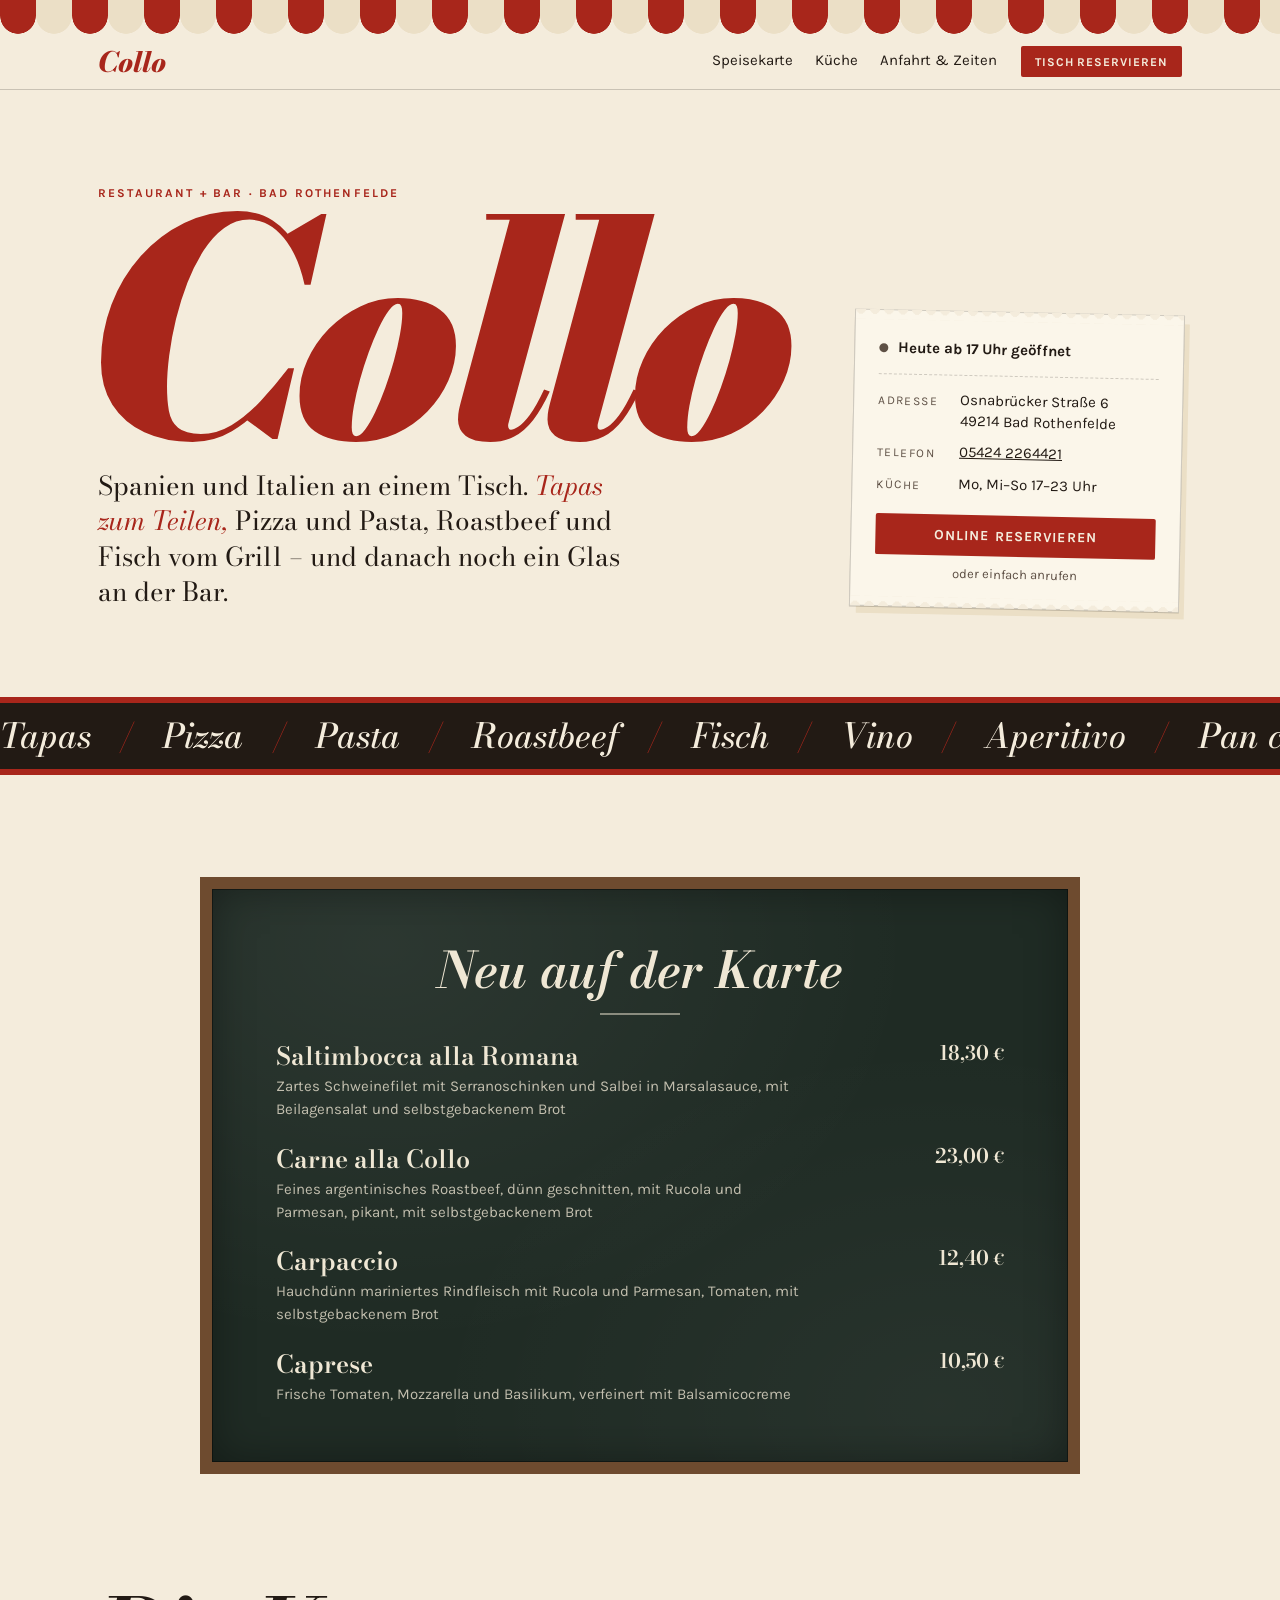
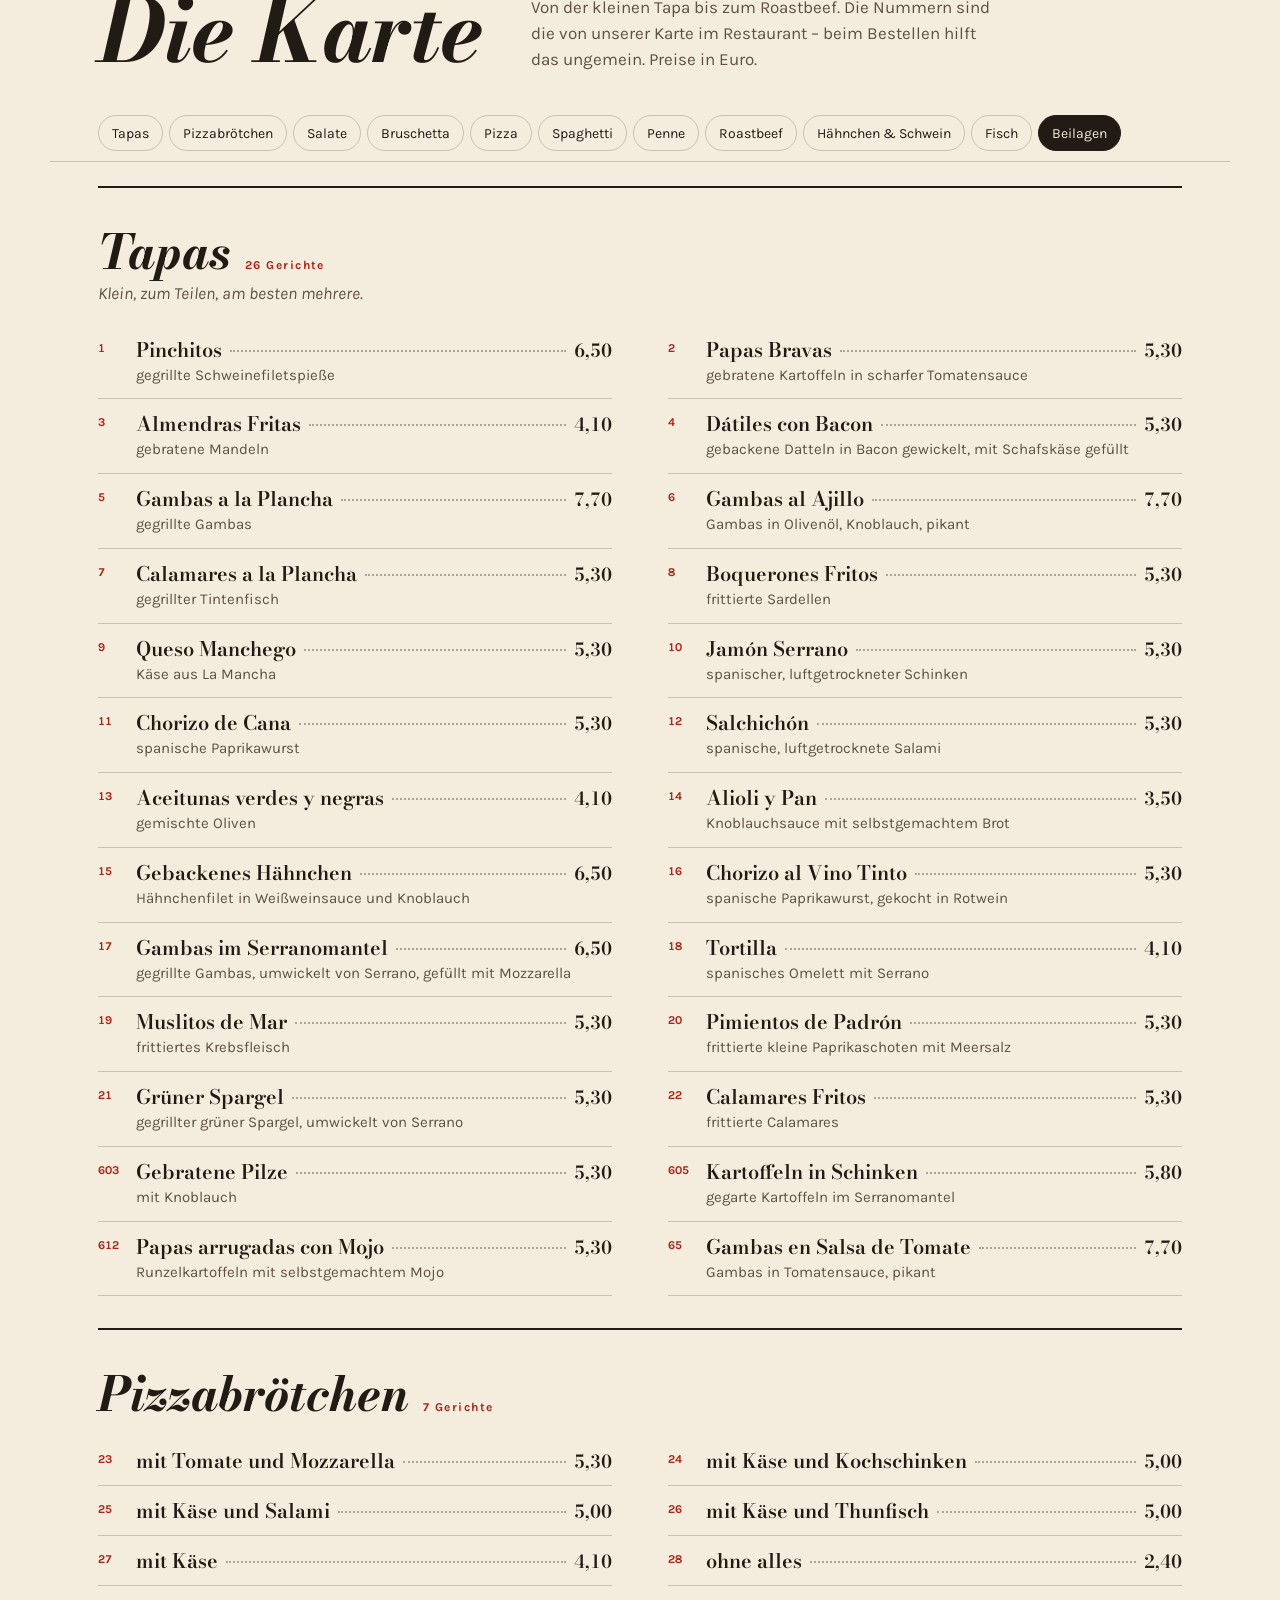
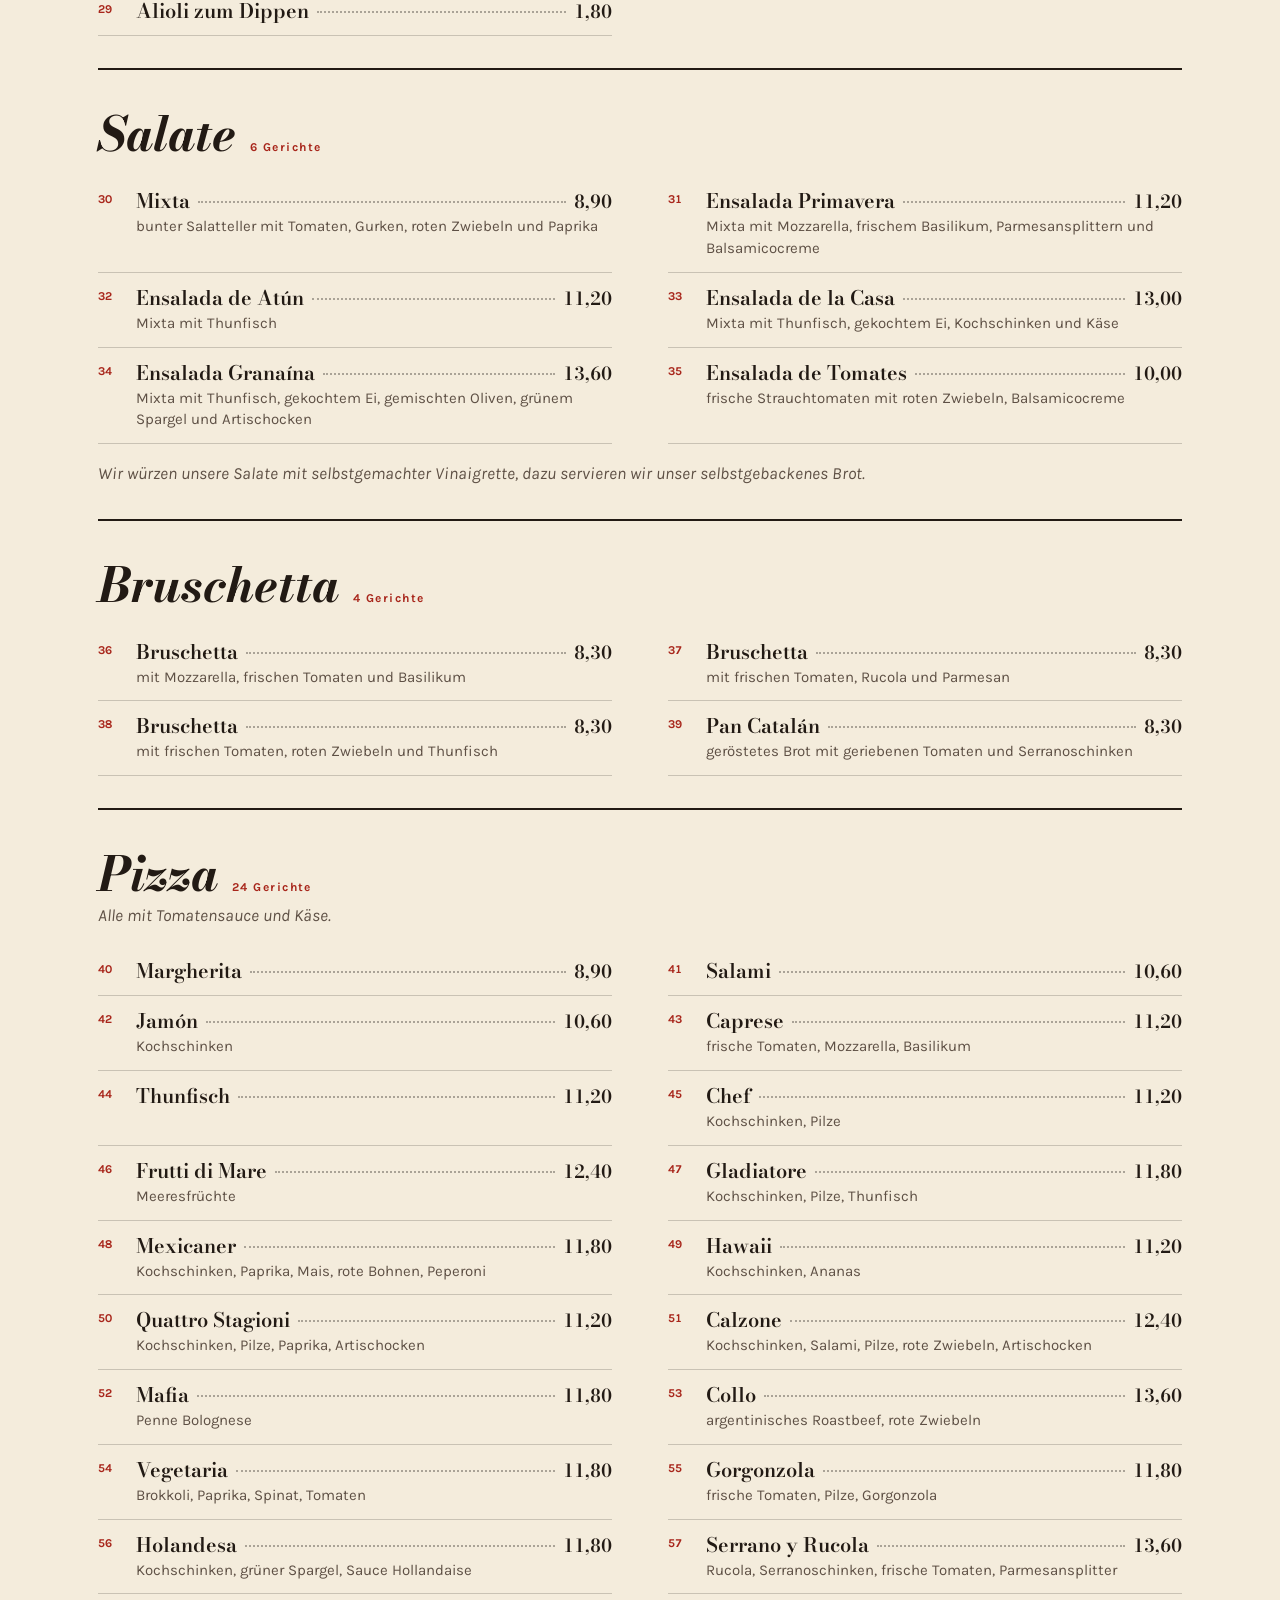
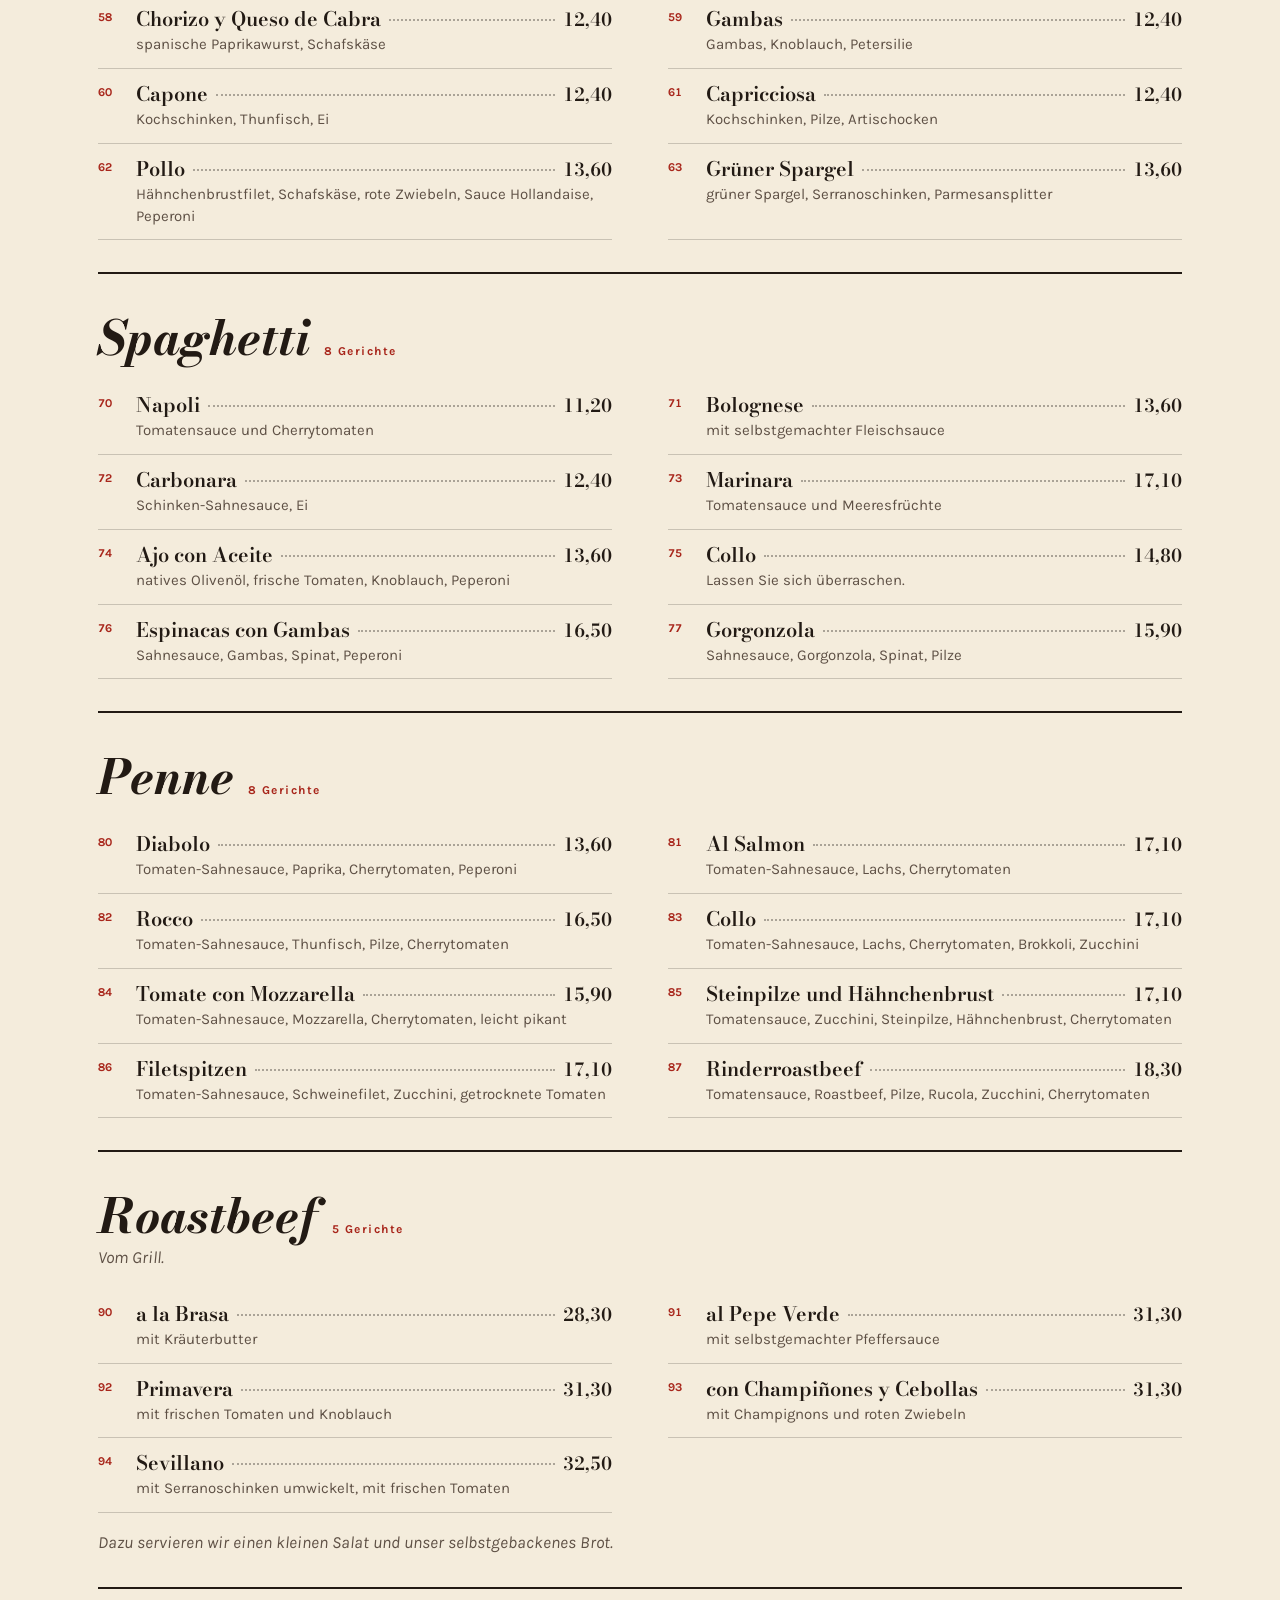
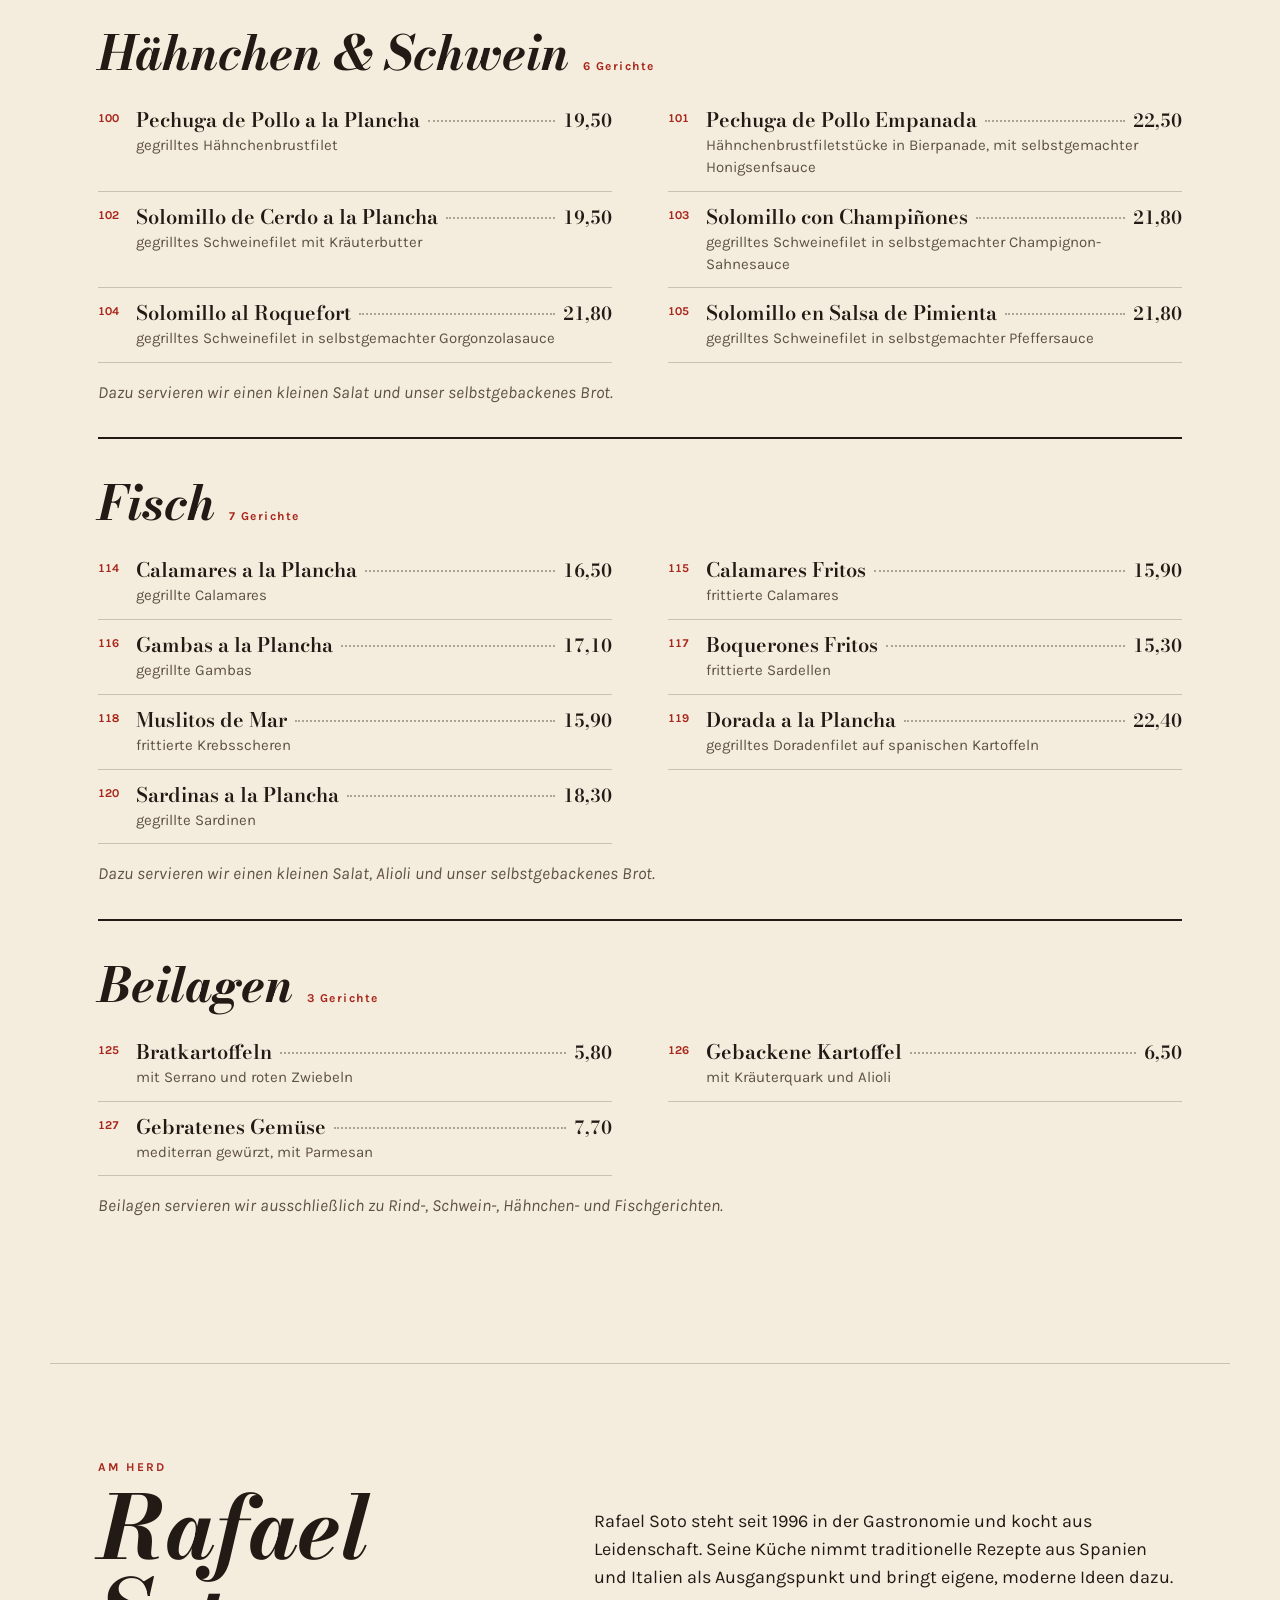
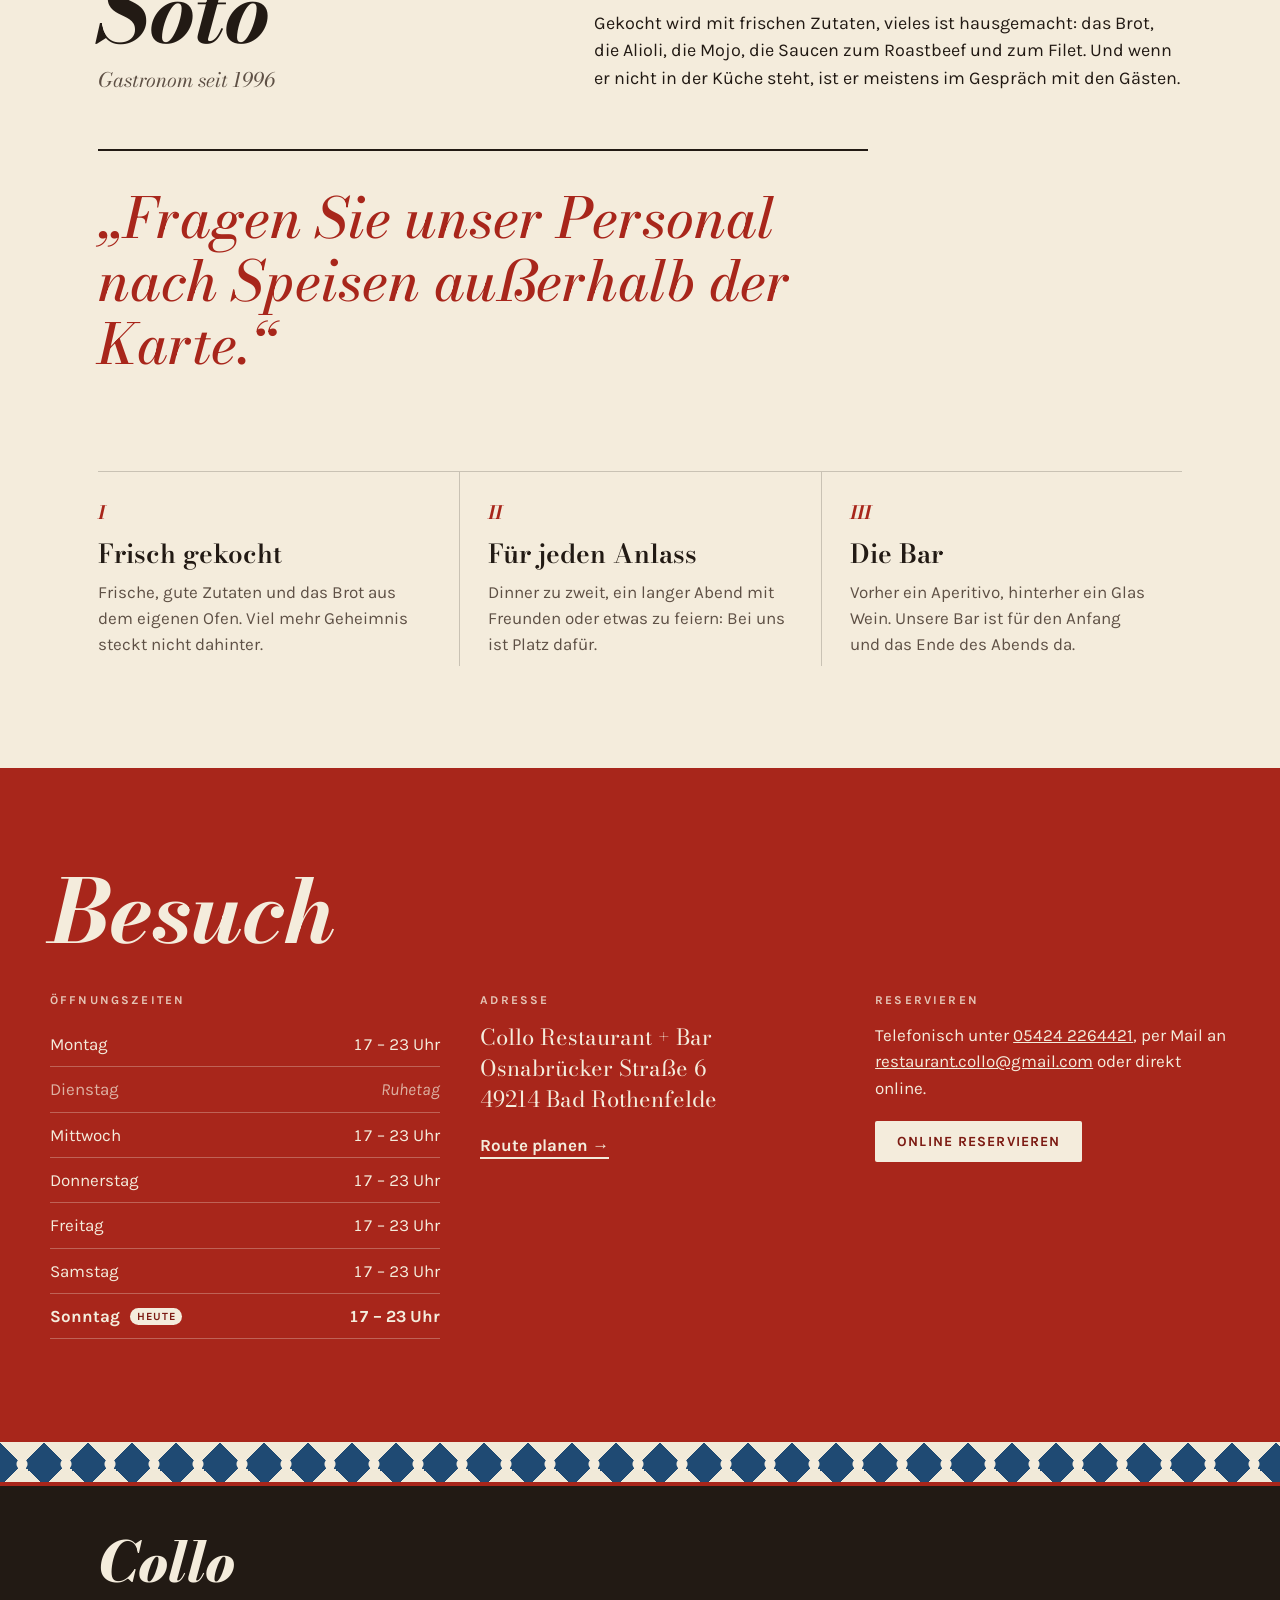
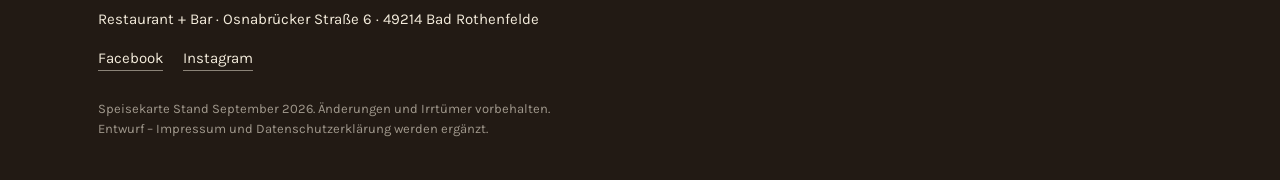
==== index.html @ f22d1cc4 "Website-Entwurf für Collo Restaurant + Bar, Bad Rothenfelde Statische Seite für GitHub Pages: komple" ====
<!doctype html>
<html lang="de">
<head>
<meta charset="utf-8">
<meta name="viewport" content="width=device-width, initial-scale=1">
<title>Collo · Restaurant + Bar · Bad Rothenfelde</title>
<meta name="description" content="Collo – spanisch-italienisches Restaurant mit Bar in Bad Rothenfelde. Tapas, Pizza, Pasta, Roastbeef und Fisch. Osnabrücker Straße 6, Tel. 05424 2264421. Täglich ab 17 Uhr, dienstags Ruhetag.">
<!-- Entwurf: erst indexieren lassen, wenn Collo die Seite freigegeben hat und Impressum/Datenschutz drin sind -->
<meta name="robots" content="noindex">
<meta name="theme-color" content="#a8261b">
<link rel="icon" href="favicon.svg" type="image/svg+xml">
<link rel="preload" href="fonts/bodoni-moda-latin-900-italic.woff2" as="font" type="font/woff2" crossorigin>
<link rel="stylesheet" href="fonts/fonts.css">
<link rel="stylesheet" href="style.css">
<script type="application/ld+json">
{
  "@context": "https://schema.org",
  "@type": "Restaurant",
  "name": "Collo Restaurant + Bar",
  "servesCuisine": ["Spanisch", "Italienisch", "Tapas"],
  "telephone": "+49 5424 2264421",
  "email": "restaurant.collo@gmail.com",
  "address": {
    "@type": "PostalAddress",
    "streetAddress": "Osnabrücker Straße 6",
    "postalCode": "49214",
    "addressLocality": "Bad Rothenfelde",
    "addressCountry": "DE"
  },
  "openingHoursSpecification": [{
    "@type": "OpeningHoursSpecification",
    "dayOfWeek": ["Monday", "Wednesday", "Thursday", "Friday", "Saturday", "Sunday"],
    "opens": "17:00",
    "closes": "23:00"
  }],
  "acceptsReservations": "True",
  "sameAs": ["https://www.facebook.com/Collo.de/", "https://www.instagram.com/collo_restaurant_bar/"]
}
</script>
</head>
<body>

<div class="awning" aria-hidden="true"></div>

<header class="top">
  <a class="top__brand" href="#start">Collo</a>
  <nav class="top__nav" aria-label="Hauptnavigation">
    <a href="#karte">Speisekarte</a>
    <a href="#kueche">Küche</a>
    <a href="#besuch">Anfahrt &amp; Zeiten</a>
  </nav>
  <a class="btn btn--small" href="https://app.resmio.com/collo-restaurant-bar/widget?id=collo-restaurant-bar" target="_blank" rel="noopener">Tisch reservieren</a>
</header>

<main id="start">

<section class="hero">
  <div class="hero__text">
    <p class="kicker">Restaurant + Bar &middot; Bad Rothenfelde</p>
    <h1 class="wordmark">Collo</h1>
    <p class="hero__lede">Spanien und Italien an einem Tisch. <em>Tapas zum Teilen,</em> Pizza und Pasta, Roastbeef und Fisch vom Grill&nbsp;&ndash; und danach noch ein Glas an der Bar.</p>
  </div>

  <aside class="ticket" aria-label="Heute im Collo">
    <p class="ticket__status" data-status>Täglich ab 17 Uhr, dienstags Ruhetag</p>
    <dl class="ticket__list">
      <div><dt>Adresse</dt><dd>Osnabrücker Straße 6<br>49214 Bad Rothenfelde</dd></div>
      <div><dt>Telefon</dt><dd><a href="tel:+4954242264421">05424 2264421</a></dd></div>
      <div><dt>Küche</dt><dd>Mo, Mi&ndash;So 17&ndash;23 Uhr</dd></div>
    </dl>
    <a class="btn" href="https://app.resmio.com/collo-restaurant-bar/widget?id=collo-restaurant-bar" target="_blank" rel="noopener">Online reservieren</a>
    <p class="ticket__foot">oder einfach anrufen</p>
  </aside>
</section>

<div class="band" aria-hidden="true">
  <div class="band__track">
    <span>Tapas</span><span>Pizza</span><span>Pasta</span><span>Roastbeef</span><span>Fisch</span><span>Vino</span><span>Aperitivo</span><span>Pan casero</span><span>Tapas</span><span>Pizza</span><span>Pasta</span><span>Roastbeef</span><span>Fisch</span><span>Vino</span><span>Aperitivo</span><span>Pan casero</span>
  </div>
</div>

<section class="board-wrap" aria-labelledby="tafel-titel">
  <div class="board">
    <h2 id="tafel-titel" class="board__title">Neu auf der Karte</h2>
    <ul class="board__list">
      <li><span class="board__name">Saltimbocca alla Romana</span><span class="board__price">18,30</span><span class="board__desc">Zartes Schweinefilet mit Serranoschinken und Salbei in Marsalasauce, mit Beilagensalat und selbstgebackenem Brot</span></li>
      <li><span class="board__name">Carne alla Collo</span><span class="board__price">23,00</span><span class="board__desc">Feines argentinisches Roastbeef, dünn geschnitten, mit Rucola und Parmesan, pikant, mit selbstgebackenem Brot</span></li>
      <li><span class="board__name">Carpaccio</span><span class="board__price">12,40</span><span class="board__desc">Hauchdünn mariniertes Rindfleisch mit Rucola und Parmesan, Tomaten, mit selbstgebackenem Brot</span></li>
      <li><span class="board__name">Caprese</span><span class="board__price">10,50</span><span class="board__desc">Frische Tomaten, Mozzarella und Basilikum, verfeinert mit Balsamicocreme</span></li>
    </ul>
  </div>
</section>

<section id="karte" class="menu" aria-labelledby="karte-titel">
  <header class="menu__head">
    <h2 id="karte-titel" class="section-title">Die Karte</h2>
    <p class="menu__intro">Von der kleinen Tapa bis zum Roastbeef. Die Nummern sind die von unserer Karte im Restaurant&nbsp;&ndash; beim Bestellen hilft das ungemein. Preise in Euro.</p>
  </header>

  <nav class="chips" aria-label="Kategorien der Speisekarte">
    <div class="chips__inner">
      <a href="#tapas">Tapas</a>
      <a href="#pizzabroetchen">Pizzabrötchen</a>
      <a href="#salate">Salate</a>
      <a href="#bruschetta">Bruschetta</a>
      <a href="#pizza">Pizza</a>
      <a href="#spaghetti">Spaghetti</a>
      <a href="#penne">Penne</a>
      <a href="#roastbeef">Roastbeef</a>
      <a href="#filets">Hähnchen &amp; Schwein</a>
      <a href="#fisch">Fisch</a>
      <a href="#beilagen">Beilagen</a>
    </div>
  </nav>

  <section id="tapas" class="menu__sec menu__sec--wide" aria-labelledby="tapas-t">
    <header class="menu__sechead"><h3 id="tapas-t">Tapas</h3><span class="menu__count">26</span><p class="menu__sub">Klein, zum Teilen, am besten mehrere.</p></header>
    <ul class="menu__list">
      <li class="dish"><span class="dish__no">1</span><div class="dish__body"><div class="dish__row"><h4 class="dish__name">Pinchitos</h4><span class="dish__dots" aria-hidden="true"></span><span class="dish__price">6,50</span></div><p class="dish__desc">gegrillte Schweinefiletspieße</p></div></li>
      <li class="dish"><span class="dish__no">2</span><div class="dish__body"><div class="dish__row"><h4 class="dish__name">Papas Bravas</h4><span class="dish__dots" aria-hidden="true"></span><span class="dish__price">5,30</span></div><p class="dish__desc">gebratene Kartoffeln in scharfer Tomatensauce</p></div></li>
      <li class="dish"><span class="dish__no">3</span><div class="dish__body"><div class="dish__row"><h4 class="dish__name">Almendras Fritas</h4><span class="dish__dots" aria-hidden="true"></span><span class="dish__price">4,10</span></div><p class="dish__desc">gebratene Mandeln</p></div></li>
      <li class="dish"><span class="dish__no">4</span><div class="dish__body"><div class="dish__row"><h4 class="dish__name">Dátiles con Bacon</h4><span class="dish__dots" aria-hidden="true"></span><span class="dish__price">5,30</span></div><p class="dish__desc">gebackene Datteln in Bacon gewickelt, mit Schafskäse gefüllt</p></div></li>
      <li class="dish"><span class="dish__no">5</span><div class="dish__body"><div class="dish__row"><h4 class="dish__name">Gambas a la Plancha</h4><span class="dish__dots" aria-hidden="true"></span><span class="dish__price">7,70</span></div><p class="dish__desc">gegrillte Gambas</p></div></li>
      <li class="dish"><span class="dish__no">6</span><div class="dish__body"><div class="dish__row"><h4 class="dish__name">Gambas al Ajillo</h4><span class="dish__dots" aria-hidden="true"></span><span class="dish__price">7,70</span></div><p class="dish__desc">Gambas in Olivenöl, Knoblauch, pikant</p></div></li>
      <li class="dish"><span class="dish__no">7</span><div class="dish__body"><div class="dish__row"><h4 class="dish__name">Calamares a la Plancha</h4><span class="dish__dots" aria-hidden="true"></span><span class="dish__price">5,30</span></div><p class="dish__desc">gegrillter Tintenfisch</p></div></li>
      <li class="dish"><span class="dish__no">8</span><div class="dish__body"><div class="dish__row"><h4 class="dish__name">Boquerones Fritos</h4><span class="dish__dots" aria-hidden="true"></span><span class="dish__price">5,30</span></div><p class="dish__desc">frittierte Sardellen</p></div></li>
      <li class="dish"><span class="dish__no">9</span><div class="dish__body"><div class="dish__row"><h4 class="dish__name">Queso Manchego</h4><span class="dish__dots" aria-hidden="true"></span><span class="dish__price">5,30</span></div><p class="dish__desc">Käse aus La Mancha</p></div></li>
      <li class="dish"><span class="dish__no">10</span><div class="dish__body"><div class="dish__row"><h4 class="dish__name">Jamón Serrano</h4><span class="dish__dots" aria-hidden="true"></span><span class="dish__price">5,30</span></div><p class="dish__desc">spanischer, luftgetrockneter Schinken</p></div></li>
      <li class="dish"><span class="dish__no">11</span><div class="dish__body"><div class="dish__row"><h4 class="dish__name">Chorizo de Cana</h4><span class="dish__dots" aria-hidden="true"></span><span class="dish__price">5,30</span></div><p class="dish__desc">spanische Paprikawurst</p></div></li>
      <li class="dish"><span class="dish__no">12</span><div class="dish__body"><div class="dish__row"><h4 class="dish__name">Salchichón</h4><span class="dish__dots" aria-hidden="true"></span><span class="dish__price">5,30</span></div><p class="dish__desc">spanische, luftgetrocknete Salami</p></div></li>
      <li class="dish"><span class="dish__no">13</span><div class="dish__body"><div class="dish__row"><h4 class="dish__name">Aceitunas verdes y negras</h4><span class="dish__dots" aria-hidden="true"></span><span class="dish__price">4,10</span></div><p class="dish__desc">gemischte Oliven</p></div></li>
      <li class="dish"><span class="dish__no">14</span><div class="dish__body"><div class="dish__row"><h4 class="dish__name">Alioli y Pan</h4><span class="dish__dots" aria-hidden="true"></span><span class="dish__price">3,50</span></div><p class="dish__desc">Knoblauchsauce mit selbstgemachtem Brot</p></div></li>
      <li class="dish"><span class="dish__no">15</span><div class="dish__body"><div class="dish__row"><h4 class="dish__name">Gebackenes Hähnchen</h4><span class="dish__dots" aria-hidden="true"></span><span class="dish__price">6,50</span></div><p class="dish__desc">Hähnchenfilet in Weißweinsauce und Knoblauch</p></div></li>
      <li class="dish"><span class="dish__no">16</span><div class="dish__body"><div class="dish__row"><h4 class="dish__name">Chorizo al Vino Tinto</h4><span class="dish__dots" aria-hidden="true"></span><span class="dish__price">5,30</span></div><p class="dish__desc">spanische Paprikawurst, gekocht in Rotwein</p></div></li>
      <li class="dish"><span class="dish__no">17</span><div class="dish__body"><div class="dish__row"><h4 class="dish__name">Gambas im Serranomantel</h4><span class="dish__dots" aria-hidden="true"></span><span class="dish__price">6,50</span></div><p class="dish__desc">gegrillte Gambas, umwickelt von Serrano, gefüllt mit Mozzarella</p></div></li>
      <li class="dish"><span class="dish__no">18</span><div class="dish__body"><div class="dish__row"><h4 class="dish__name">Tortilla</h4><span class="dish__dots" aria-hidden="true"></span><span class="dish__price">4,10</span></div><p class="dish__desc">spanisches Omelett mit Serrano</p></div></li>
      <li class="dish"><span class="dish__no">19</span><div class="dish__body"><div class="dish__row"><h4 class="dish__name">Muslitos de Mar</h4><span class="dish__dots" aria-hidden="true"></span><span class="dish__price">5,30</span></div><p class="dish__desc">frittiertes Krebsfleisch</p></div></li>
      <li class="dish"><span class="dish__no">20</span><div class="dish__body"><div class="dish__row"><h4 class="dish__name">Pimientos de Padrón</h4><span class="dish__dots" aria-hidden="true"></span><span class="dish__price">5,30</span></div><p class="dish__desc">frittierte kleine Paprikaschoten mit Meersalz</p></div></li>
      <li class="dish"><span class="dish__no">21</span><div class="dish__body"><div class="dish__row"><h4 class="dish__name">Grüner Spargel</h4><span class="dish__dots" aria-hidden="true"></span><span class="dish__price">5,30</span></div><p class="dish__desc">gegrillter grüner Spargel, umwickelt von Serrano</p></div></li>
      <li class="dish"><span class="dish__no">22</span><div class="dish__body"><div class="dish__row"><h4 class="dish__name">Calamares Fritos</h4><span class="dish__dots" aria-hidden="true"></span><span class="dish__price">5,30</span></div><p class="dish__desc">frittierte Calamares</p></div></li>
      <li class="dish"><span class="dish__no">603</span><div class="dish__body"><div class="dish__row"><h4 class="dish__name">Gebratene Pilze</h4><span class="dish__dots" aria-hidden="true"></span><span class="dish__price">5,30</span></div><p class="dish__desc">mit Knoblauch</p></div></li>
      <li class="dish"><span class="dish__no">605</span><div class="dish__body"><div class="dish__row"><h4 class="dish__name">Kartoffeln in Schinken</h4><span class="dish__dots" aria-hidden="true"></span><span class="dish__price">5,80</span></div><p class="dish__desc">gegarte Kartoffeln im Serranomantel</p></div></li>
      <li class="dish"><span class="dish__no">612</span><div class="dish__body"><div class="dish__row"><h4 class="dish__name">Papas arrugadas con Mojo</h4><span class="dish__dots" aria-hidden="true"></span><span class="dish__price">5,30</span></div><p class="dish__desc">Runzelkartoffeln mit selbstgemachtem Mojo</p></div></li>
      <li class="dish"><span class="dish__no">65</span><div class="dish__body"><div class="dish__row"><h4 class="dish__name">Gambas en Salsa de Tomate</h4><span class="dish__dots" aria-hidden="true"></span><span class="dish__price">7,70</span></div><p class="dish__desc">Gambas in Tomatensauce, pikant</p></div></li>
    </ul>
    
  </section>

  <section id="pizzabroetchen" class="menu__sec" aria-labelledby="pizzabroetchen-t">
    <header class="menu__sechead"><h3 id="pizzabroetchen-t">Pizzabrötchen</h3><span class="menu__count">7</span></header>
    <ul class="menu__list">
      <li class="dish"><span class="dish__no">23</span><div class="dish__body"><div class="dish__row"><h4 class="dish__name">mit Tomate und Mozzarella</h4><span class="dish__dots" aria-hidden="true"></span><span class="dish__price">5,30</span></div></div></li>
      <li class="dish"><span class="dish__no">24</span><div class="dish__body"><div class="dish__row"><h4 class="dish__name">mit Käse und Kochschinken</h4><span class="dish__dots" aria-hidden="true"></span><span class="dish__price">5,00</span></div></div></li>
      <li class="dish"><span class="dish__no">25</span><div class="dish__body"><div class="dish__row"><h4 class="dish__name">mit Käse und Salami</h4><span class="dish__dots" aria-hidden="true"></span><span class="dish__price">5,00</span></div></div></li>
      <li class="dish"><span class="dish__no">26</span><div class="dish__body"><div class="dish__row"><h4 class="dish__name">mit Käse und Thunfisch</h4><span class="dish__dots" aria-hidden="true"></span><span class="dish__price">5,00</span></div></div></li>
      <li class="dish"><span class="dish__no">27</span><div class="dish__body"><div class="dish__row"><h4 class="dish__name">mit Käse</h4><span class="dish__dots" aria-hidden="true"></span><span class="dish__price">4,10</span></div></div></li>
      <li class="dish"><span class="dish__no">28</span><div class="dish__body"><div class="dish__row"><h4 class="dish__name">ohne alles</h4><span class="dish__dots" aria-hidden="true"></span><span class="dish__price">2,40</span></div></div></li>
      <li class="dish"><span class="dish__no">29</span><div class="dish__body"><div class="dish__row"><h4 class="dish__name">Alioli zum Dippen</h4><span class="dish__dots" aria-hidden="true"></span><span class="dish__price">1,80</span></div></div></li>
    </ul>
    
  </section>

  <section id="salate" class="menu__sec" aria-labelledby="salate-t">
    <header class="menu__sechead"><h3 id="salate-t">Salate</h3><span class="menu__count">6</span></header>
    <ul class="menu__list">
      <li class="dish"><span class="dish__no">30</span><div class="dish__body"><div class="dish__row"><h4 class="dish__name">Mixta</h4><span class="dish__dots" aria-hidden="true"></span><span class="dish__price">8,90</span></div><p class="dish__desc">bunter Salatteller mit Tomaten, Gurken, roten Zwiebeln und Paprika</p></div></li>
      <li class="dish"><span class="dish__no">31</span><div class="dish__body"><div class="dish__row"><h4 class="dish__name">Ensalada Primavera</h4><span class="dish__dots" aria-hidden="true"></span><span class="dish__price">11,20</span></div><p class="dish__desc">Mixta mit Mozzarella, frischem Basilikum, Parmesansplittern und Balsamicocreme</p></div></li>
      <li class="dish"><span class="dish__no">32</span><div class="dish__body"><div class="dish__row"><h4 class="dish__name">Ensalada de Atún</h4><span class="dish__dots" aria-hidden="true"></span><span class="dish__price">11,20</span></div><p class="dish__desc">Mixta mit Thunfisch</p></div></li>
      <li class="dish"><span class="dish__no">33</span><div class="dish__body"><div class="dish__row"><h4 class="dish__name">Ensalada de la Casa</h4><span class="dish__dots" aria-hidden="true"></span><span class="dish__price">13,00</span></div><p class="dish__desc">Mixta mit Thunfisch, gekochtem Ei, Kochschinken und Käse</p></div></li>
      <li class="dish"><span class="dish__no">34</span><div class="dish__body"><div class="dish__row"><h4 class="dish__name">Ensalada Granaína</h4><span class="dish__dots" aria-hidden="true"></span><span class="dish__price">13,60</span></div><p class="dish__desc">Mixta mit Thunfisch, gekochtem Ei, gemischten Oliven, grünem Spargel und Artischocken</p></div></li>
      <li class="dish"><span class="dish__no">35</span><div class="dish__body"><div class="dish__row"><h4 class="dish__name">Ensalada de Tomates</h4><span class="dish__dots" aria-hidden="true"></span><span class="dish__price">10,00</span></div><p class="dish__desc">frische Strauchtomaten mit roten Zwiebeln, Balsamicocreme</p></div></li>
    </ul>
    <p class="menu__foot">Wir würzen unsere Salate mit selbstgemachter Vinaigrette, dazu servieren wir unser selbstgebackenes Brot.</p>
  </section>

  <section id="bruschetta" class="menu__sec" aria-labelledby="bruschetta-t">
    <header class="menu__sechead"><h3 id="bruschetta-t">Bruschetta</h3><span class="menu__count">4</span></header>
    <ul class="menu__list">
      <li class="dish"><span class="dish__no">36</span><div class="dish__body"><div class="dish__row"><h4 class="dish__name">Bruschetta</h4><span class="dish__dots" aria-hidden="true"></span><span class="dish__price">8,30</span></div><p class="dish__desc">mit Mozzarella, frischen Tomaten und Basilikum</p></div></li>
      <li class="dish"><span class="dish__no">37</span><div class="dish__body"><div class="dish__row"><h4 class="dish__name">Bruschetta</h4><span class="dish__dots" aria-hidden="true"></span><span class="dish__price">8,30</span></div><p class="dish__desc">mit frischen Tomaten, Rucola und Parmesan</p></div></li>
      <li class="dish"><span class="dish__no">38</span><div class="dish__body"><div class="dish__row"><h4 class="dish__name">Bruschetta</h4><span class="dish__dots" aria-hidden="true"></span><span class="dish__price">8,30</span></div><p class="dish__desc">mit frischen Tomaten, roten Zwiebeln und Thunfisch</p></div></li>
      <li class="dish"><span class="dish__no">39</span><div class="dish__body"><div class="dish__row"><h4 class="dish__name">Pan Catalán</h4><span class="dish__dots" aria-hidden="true"></span><span class="dish__price">8,30</span></div><p class="dish__desc">geröstetes Brot mit geriebenen Tomaten und Serranoschinken</p></div></li>
    </ul>
    
  </section>

  <section id="pizza" class="menu__sec menu__sec--wide" aria-labelledby="pizza-t">
    <header class="menu__sechead"><h3 id="pizza-t">Pizza</h3><span class="menu__count">24</span><p class="menu__sub">Alle mit Tomatensauce und Käse.</p></header>
    <ul class="menu__list">
      <li class="dish"><span class="dish__no">40</span><div class="dish__body"><div class="dish__row"><h4 class="dish__name">Margherita</h4><span class="dish__dots" aria-hidden="true"></span><span class="dish__price">8,90</span></div></div></li>
      <li class="dish"><span class="dish__no">41</span><div class="dish__body"><div class="dish__row"><h4 class="dish__name">Salami</h4><span class="dish__dots" aria-hidden="true"></span><span class="dish__price">10,60</span></div></div></li>
      <li class="dish"><span class="dish__no">42</span><div class="dish__body"><div class="dish__row"><h4 class="dish__name">Jamón</h4><span class="dish__dots" aria-hidden="true"></span><span class="dish__price">10,60</span></div><p class="dish__desc">Kochschinken</p></div></li>
      <li class="dish"><span class="dish__no">43</span><div class="dish__body"><div class="dish__row"><h4 class="dish__name">Caprese</h4><span class="dish__dots" aria-hidden="true"></span><span class="dish__price">11,20</span></div><p class="dish__desc">frische Tomaten, Mozzarella, Basilikum</p></div></li>
      <li class="dish"><span class="dish__no">44</span><div class="dish__body"><div class="dish__row"><h4 class="dish__name">Thunfisch</h4><span class="dish__dots" aria-hidden="true"></span><span class="dish__price">11,20</span></div></div></li>
      <li class="dish"><span class="dish__no">45</span><div class="dish__body"><div class="dish__row"><h4 class="dish__name">Chef</h4><span class="dish__dots" aria-hidden="true"></span><span class="dish__price">11,20</span></div><p class="dish__desc">Kochschinken, Pilze</p></div></li>
      <li class="dish"><span class="dish__no">46</span><div class="dish__body"><div class="dish__row"><h4 class="dish__name">Frutti di Mare</h4><span class="dish__dots" aria-hidden="true"></span><span class="dish__price">12,40</span></div><p class="dish__desc">Meeresfrüchte</p></div></li>
      <li class="dish"><span class="dish__no">47</span><div class="dish__body"><div class="dish__row"><h4 class="dish__name">Gladiatore</h4><span class="dish__dots" aria-hidden="true"></span><span class="dish__price">11,80</span></div><p class="dish__desc">Kochschinken, Pilze, Thunfisch</p></div></li>
      <li class="dish"><span class="dish__no">48</span><div class="dish__body"><div class="dish__row"><h4 class="dish__name">Mexicaner</h4><span class="dish__dots" aria-hidden="true"></span><span class="dish__price">11,80</span></div><p class="dish__desc">Kochschinken, Paprika, Mais, rote Bohnen, Peperoni</p></div></li>
      <li class="dish"><span class="dish__no">49</span><div class="dish__body"><div class="dish__row"><h4 class="dish__name">Hawaii</h4><span class="dish__dots" aria-hidden="true"></span><span class="dish__price">11,20</span></div><p class="dish__desc">Kochschinken, Ananas</p></div></li>
      <li class="dish"><span class="dish__no">50</span><div class="dish__body"><div class="dish__row"><h4 class="dish__name">Quattro Stagioni</h4><span class="dish__dots" aria-hidden="true"></span><span class="dish__price">11,20</span></div><p class="dish__desc">Kochschinken, Pilze, Paprika, Artischocken</p></div></li>
      <li class="dish"><span class="dish__no">51</span><div class="dish__body"><div class="dish__row"><h4 class="dish__name">Calzone</h4><span class="dish__dots" aria-hidden="true"></span><span class="dish__price">12,40</span></div><p class="dish__desc">Kochschinken, Salami, Pilze, rote Zwiebeln, Artischocken</p></div></li>
      <li class="dish"><span class="dish__no">52</span><div class="dish__body"><div class="dish__row"><h4 class="dish__name">Mafia</h4><span class="dish__dots" aria-hidden="true"></span><span class="dish__price">11,80</span></div><p class="dish__desc">Penne Bolognese</p></div></li>
      <li class="dish"><span class="dish__no">53</span><div class="dish__body"><div class="dish__row"><h4 class="dish__name">Collo</h4><span class="dish__dots" aria-hidden="true"></span><span class="dish__price">13,60</span></div><p class="dish__desc">argentinisches Roastbeef, rote Zwiebeln</p></div></li>
      <li class="dish"><span class="dish__no">54</span><div class="dish__body"><div class="dish__row"><h4 class="dish__name">Vegetaria</h4><span class="dish__dots" aria-hidden="true"></span><span class="dish__price">11,80</span></div><p class="dish__desc">Brokkoli, Paprika, Spinat, Tomaten</p></div></li>
      <li class="dish"><span class="dish__no">55</span><div class="dish__body"><div class="dish__row"><h4 class="dish__name">Gorgonzola</h4><span class="dish__dots" aria-hidden="true"></span><span class="dish__price">11,80</span></div><p class="dish__desc">frische Tomaten, Pilze, Gorgonzola</p></div></li>
      <li class="dish"><span class="dish__no">56</span><div class="dish__body"><div class="dish__row"><h4 class="dish__name">Holandesa</h4><span class="dish__dots" aria-hidden="true"></span><span class="dish__price">11,80</span></div><p class="dish__desc">Kochschinken, grüner Spargel, Sauce Hollandaise</p></div></li>
      <li class="dish"><span class="dish__no">57</span><div class="dish__body"><div class="dish__row"><h4 class="dish__name">Serrano y Rucola</h4><span class="dish__dots" aria-hidden="true"></span><span class="dish__price">13,60</span></div><p class="dish__desc">Rucola, Serranoschinken, frische Tomaten, Parmesansplitter</p></div></li>
      <li class="dish"><span class="dish__no">58</span><div class="dish__body"><div class="dish__row"><h4 class="dish__name">Chorizo y Queso de Cabra</h4><span class="dish__dots" aria-hidden="true"></span><span class="dish__price">12,40</span></div><p class="dish__desc">spanische Paprikawurst, Schafskäse</p></div></li>
      <li class="dish"><span class="dish__no">59</span><div class="dish__body"><div class="dish__row"><h4 class="dish__name">Gambas</h4><span class="dish__dots" aria-hidden="true"></span><span class="dish__price">12,40</span></div><p class="dish__desc">Gambas, Knoblauch, Petersilie</p></div></li>
      <li class="dish"><span class="dish__no">60</span><div class="dish__body"><div class="dish__row"><h4 class="dish__name">Capone</h4><span class="dish__dots" aria-hidden="true"></span><span class="dish__price">12,40</span></div><p class="dish__desc">Kochschinken, Thunfisch, Ei</p></div></li>
      <li class="dish"><span class="dish__no">61</span><div class="dish__body"><div class="dish__row"><h4 class="dish__name">Capricciosa</h4><span class="dish__dots" aria-hidden="true"></span><span class="dish__price">12,40</span></div><p class="dish__desc">Kochschinken, Pilze, Artischocken</p></div></li>
      <li class="dish"><span class="dish__no">62</span><div class="dish__body"><div class="dish__row"><h4 class="dish__name">Pollo</h4><span class="dish__dots" aria-hidden="true"></span><span class="dish__price">13,60</span></div><p class="dish__desc">Hähnchenbrustfilet, Schafskäse, rote Zwiebeln, Sauce Hollandaise, Peperoni</p></div></li>
      <li class="dish"><span class="dish__no">63</span><div class="dish__body"><div class="dish__row"><h4 class="dish__name">Grüner Spargel</h4><span class="dish__dots" aria-hidden="true"></span><span class="dish__price">13,60</span></div><p class="dish__desc">grüner Spargel, Serranoschinken, Parmesansplitter</p></div></li>
    </ul>
    
  </section>

  <section id="spaghetti" class="menu__sec" aria-labelledby="spaghetti-t">
    <header class="menu__sechead"><h3 id="spaghetti-t">Spaghetti</h3><span class="menu__count">8</span></header>
    <ul class="menu__list">
      <li class="dish"><span class="dish__no">70</span><div class="dish__body"><div class="dish__row"><h4 class="dish__name">Napoli</h4><span class="dish__dots" aria-hidden="true"></span><span class="dish__price">11,20</span></div><p class="dish__desc">Tomatensauce und Cherrytomaten</p></div></li>
      <li class="dish"><span class="dish__no">71</span><div class="dish__body"><div class="dish__row"><h4 class="dish__name">Bolognese</h4><span class="dish__dots" aria-hidden="true"></span><span class="dish__price">13,60</span></div><p class="dish__desc">mit selbstgemachter Fleischsauce</p></div></li>
      <li class="dish"><span class="dish__no">72</span><div class="dish__body"><div class="dish__row"><h4 class="dish__name">Carbonara</h4><span class="dish__dots" aria-hidden="true"></span><span class="dish__price">12,40</span></div><p class="dish__desc">Schinken-Sahnesauce, Ei</p></div></li>
      <li class="dish"><span class="dish__no">73</span><div class="dish__body"><div class="dish__row"><h4 class="dish__name">Marinara</h4><span class="dish__dots" aria-hidden="true"></span><span class="dish__price">17,10</span></div><p class="dish__desc">Tomatensauce und Meeresfrüchte</p></div></li>
      <li class="dish"><span class="dish__no">74</span><div class="dish__body"><div class="dish__row"><h4 class="dish__name">Ajo con Aceite</h4><span class="dish__dots" aria-hidden="true"></span><span class="dish__price">13,60</span></div><p class="dish__desc">natives Olivenöl, frische Tomaten, Knoblauch, Peperoni</p></div></li>
      <li class="dish"><span class="dish__no">75</span><div class="dish__body"><div class="dish__row"><h4 class="dish__name">Collo</h4><span class="dish__dots" aria-hidden="true"></span><span class="dish__price">14,80</span></div><p class="dish__desc">Lassen Sie sich überraschen.</p></div></li>
      <li class="dish"><span class="dish__no">76</span><div class="dish__body"><div class="dish__row"><h4 class="dish__name">Espinacas con Gambas</h4><span class="dish__dots" aria-hidden="true"></span><span class="dish__price">16,50</span></div><p class="dish__desc">Sahnesauce, Gambas, Spinat, Peperoni</p></div></li>
      <li class="dish"><span class="dish__no">77</span><div class="dish__body"><div class="dish__row"><h4 class="dish__name">Gorgonzola</h4><span class="dish__dots" aria-hidden="true"></span><span class="dish__price">15,90</span></div><p class="dish__desc">Sahnesauce, Gorgonzola, Spinat, Pilze</p></div></li>
    </ul>
    
  </section>

  <section id="penne" class="menu__sec" aria-labelledby="penne-t">
    <header class="menu__sechead"><h3 id="penne-t">Penne</h3><span class="menu__count">8</span></header>
    <ul class="menu__list">
      <li class="dish"><span class="dish__no">80</span><div class="dish__body"><div class="dish__row"><h4 class="dish__name">Diabolo</h4><span class="dish__dots" aria-hidden="true"></span><span class="dish__price">13,60</span></div><p class="dish__desc">Tomaten-Sahnesauce, Paprika, Cherrytomaten, Peperoni</p></div></li>
      <li class="dish"><span class="dish__no">81</span><div class="dish__body"><div class="dish__row"><h4 class="dish__name">Al Salmon</h4><span class="dish__dots" aria-hidden="true"></span><span class="dish__price">17,10</span></div><p class="dish__desc">Tomaten-Sahnesauce, Lachs, Cherrytomaten</p></div></li>
      <li class="dish"><span class="dish__no">82</span><div class="dish__body"><div class="dish__row"><h4 class="dish__name">Rocco</h4><span class="dish__dots" aria-hidden="true"></span><span class="dish__price">16,50</span></div><p class="dish__desc">Tomaten-Sahnesauce, Thunfisch, Pilze, Cherrytomaten</p></div></li>
      <li class="dish"><span class="dish__no">83</span><div class="dish__body"><div class="dish__row"><h4 class="dish__name">Collo</h4><span class="dish__dots" aria-hidden="true"></span><span class="dish__price">17,10</span></div><p class="dish__desc">Tomaten-Sahnesauce, Lachs, Cherrytomaten, Brokkoli, Zucchini</p></div></li>
      <li class="dish"><span class="dish__no">84</span><div class="dish__body"><div class="dish__row"><h4 class="dish__name">Tomate con Mozzarella</h4><span class="dish__dots" aria-hidden="true"></span><span class="dish__price">15,90</span></div><p class="dish__desc">Tomaten-Sahnesauce, Mozzarella, Cherrytomaten, leicht pikant</p></div></li>
      <li class="dish"><span class="dish__no">85</span><div class="dish__body"><div class="dish__row"><h4 class="dish__name">Steinpilze und Hähnchenbrust</h4><span class="dish__dots" aria-hidden="true"></span><span class="dish__price">17,10</span></div><p class="dish__desc">Tomatensauce, Zucchini, Steinpilze, Hähnchenbrust, Cherrytomaten</p></div></li>
      <li class="dish"><span class="dish__no">86</span><div class="dish__body"><div class="dish__row"><h4 class="dish__name">Filetspitzen</h4><span class="dish__dots" aria-hidden="true"></span><span class="dish__price">17,10</span></div><p class="dish__desc">Tomaten-Sahnesauce, Schweinefilet, Zucchini, getrocknete Tomaten</p></div></li>
      <li class="dish"><span class="dish__no">87</span><div class="dish__body"><div class="dish__row"><h4 class="dish__name">Rinderroastbeef</h4><span class="dish__dots" aria-hidden="true"></span><span class="dish__price">18,30</span></div><p class="dish__desc">Tomatensauce, Roastbeef, Pilze, Rucola, Zucchini, Cherrytomaten</p></div></li>
    </ul>
    
  </section>

  <section id="roastbeef" class="menu__sec" aria-labelledby="roastbeef-t">
    <header class="menu__sechead"><h3 id="roastbeef-t">Roastbeef</h3><span class="menu__count">5</span><p class="menu__sub">Vom Grill.</p></header>
    <ul class="menu__list">
      <li class="dish"><span class="dish__no">90</span><div class="dish__body"><div class="dish__row"><h4 class="dish__name">a la Brasa</h4><span class="dish__dots" aria-hidden="true"></span><span class="dish__price">28,30</span></div><p class="dish__desc">mit Kräuterbutter</p></div></li>
      <li class="dish"><span class="dish__no">91</span><div class="dish__body"><div class="dish__row"><h4 class="dish__name">al Pepe Verde</h4><span class="dish__dots" aria-hidden="true"></span><span class="dish__price">31,30</span></div><p class="dish__desc">mit selbstgemachter Pfeffersauce</p></div></li>
      <li class="dish"><span class="dish__no">92</span><div class="dish__body"><div class="dish__row"><h4 class="dish__name">Primavera</h4><span class="dish__dots" aria-hidden="true"></span><span class="dish__price">31,30</span></div><p class="dish__desc">mit frischen Tomaten und Knoblauch</p></div></li>
      <li class="dish"><span class="dish__no">93</span><div class="dish__body"><div class="dish__row"><h4 class="dish__name">con Champiñones y Cebollas</h4><span class="dish__dots" aria-hidden="true"></span><span class="dish__price">31,30</span></div><p class="dish__desc">mit Champignons und roten Zwiebeln</p></div></li>
      <li class="dish"><span class="dish__no">94</span><div class="dish__body"><div class="dish__row"><h4 class="dish__name">Sevillano</h4><span class="dish__dots" aria-hidden="true"></span><span class="dish__price">32,50</span></div><p class="dish__desc">mit Serranoschinken umwickelt, mit frischen Tomaten</p></div></li>
    </ul>
    <p class="menu__foot">Dazu servieren wir einen kleinen Salat und unser selbstgebackenes Brot.</p>
  </section>

  <section id="filets" class="menu__sec" aria-labelledby="filets-t">
    <header class="menu__sechead"><h3 id="filets-t">Hähnchen &amp; Schwein</h3><span class="menu__count">6</span></header>
    <ul class="menu__list">
      <li class="dish"><span class="dish__no">100</span><div class="dish__body"><div class="dish__row"><h4 class="dish__name">Pechuga de Pollo a la Plancha</h4><span class="dish__dots" aria-hidden="true"></span><span class="dish__price">19,50</span></div><p class="dish__desc">gegrilltes Hähnchenbrustfilet</p></div></li>
      <li class="dish"><span class="dish__no">101</span><div class="dish__body"><div class="dish__row"><h4 class="dish__name">Pechuga de Pollo Empanada</h4><span class="dish__dots" aria-hidden="true"></span><span class="dish__price">22,50</span></div><p class="dish__desc">Hähnchenbrustfiletstücke in Bierpanade, mit selbstgemachter Honigsenfsauce</p></div></li>
      <li class="dish"><span class="dish__no">102</span><div class="dish__body"><div class="dish__row"><h4 class="dish__name">Solomillo de Cerdo a la Plancha</h4><span class="dish__dots" aria-hidden="true"></span><span class="dish__price">19,50</span></div><p class="dish__desc">gegrilltes Schweinefilet mit Kräuterbutter</p></div></li>
      <li class="dish"><span class="dish__no">103</span><div class="dish__body"><div class="dish__row"><h4 class="dish__name">Solomillo con Champiñones</h4><span class="dish__dots" aria-hidden="true"></span><span class="dish__price">21,80</span></div><p class="dish__desc">gegrilltes Schweinefilet in selbstgemachter Champignon-Sahnesauce</p></div></li>
      <li class="dish"><span class="dish__no">104</span><div class="dish__body"><div class="dish__row"><h4 class="dish__name">Solomillo al Roquefort</h4><span class="dish__dots" aria-hidden="true"></span><span class="dish__price">21,80</span></div><p class="dish__desc">gegrilltes Schweinefilet in selbstgemachter Gorgonzolasauce</p></div></li>
      <li class="dish"><span class="dish__no">105</span><div class="dish__body"><div class="dish__row"><h4 class="dish__name">Solomillo en Salsa de Pimienta</h4><span class="dish__dots" aria-hidden="true"></span><span class="dish__price">21,80</span></div><p class="dish__desc">gegrilltes Schweinefilet in selbstgemachter Pfeffersauce</p></div></li>
    </ul>
    <p class="menu__foot">Dazu servieren wir einen kleinen Salat und unser selbstgebackenes Brot.</p>
  </section>

  <section id="fisch" class="menu__sec" aria-labelledby="fisch-t">
    <header class="menu__sechead"><h3 id="fisch-t">Fisch</h3><span class="menu__count">7</span></header>
    <ul class="menu__list">
      <li class="dish"><span class="dish__no">114</span><div class="dish__body"><div class="dish__row"><h4 class="dish__name">Calamares a la Plancha</h4><span class="dish__dots" aria-hidden="true"></span><span class="dish__price">16,50</span></div><p class="dish__desc">gegrillte Calamares</p></div></li>
      <li class="dish"><span class="dish__no">115</span><div class="dish__body"><div class="dish__row"><h4 class="dish__name">Calamares Fritos</h4><span class="dish__dots" aria-hidden="true"></span><span class="dish__price">15,90</span></div><p class="dish__desc">frittierte Calamares</p></div></li>
      <li class="dish"><span class="dish__no">116</span><div class="dish__body"><div class="dish__row"><h4 class="dish__name">Gambas a la Plancha</h4><span class="dish__dots" aria-hidden="true"></span><span class="dish__price">17,10</span></div><p class="dish__desc">gegrillte Gambas</p></div></li>
      <li class="dish"><span class="dish__no">117</span><div class="dish__body"><div class="dish__row"><h4 class="dish__name">Boquerones Fritos</h4><span class="dish__dots" aria-hidden="true"></span><span class="dish__price">15,30</span></div><p class="dish__desc">frittierte Sardellen</p></div></li>
      <li class="dish"><span class="dish__no">118</span><div class="dish__body"><div class="dish__row"><h4 class="dish__name">Muslitos de Mar</h4><span class="dish__dots" aria-hidden="true"></span><span class="dish__price">15,90</span></div><p class="dish__desc">frittierte Krebsscheren</p></div></li>
      <li class="dish"><span class="dish__no">119</span><div class="dish__body"><div class="dish__row"><h4 class="dish__name">Dorada a la Plancha</h4><span class="dish__dots" aria-hidden="true"></span><span class="dish__price">22,40</span></div><p class="dish__desc">gegrilltes Doradenfilet auf spanischen Kartoffeln</p></div></li>
      <li class="dish"><span class="dish__no">120</span><div class="dish__body"><div class="dish__row"><h4 class="dish__name">Sardinas a la Plancha</h4><span class="dish__dots" aria-hidden="true"></span><span class="dish__price">18,30</span></div><p class="dish__desc">gegrillte Sardinen</p></div></li>
    </ul>
    <p class="menu__foot">Dazu servieren wir einen kleinen Salat, Alioli und unser selbstgebackenes Brot.</p>
  </section>

  <section id="beilagen" class="menu__sec" aria-labelledby="beilagen-t">
    <header class="menu__sechead"><h3 id="beilagen-t">Beilagen</h3><span class="menu__count">3</span></header>
    <ul class="menu__list">
      <li class="dish"><span class="dish__no">125</span><div class="dish__body"><div class="dish__row"><h4 class="dish__name">Bratkartoffeln</h4><span class="dish__dots" aria-hidden="true"></span><span class="dish__price">5,80</span></div><p class="dish__desc">mit Serrano und roten Zwiebeln</p></div></li>
      <li class="dish"><span class="dish__no">126</span><div class="dish__body"><div class="dish__row"><h4 class="dish__name">Gebackene Kartoffel</h4><span class="dish__dots" aria-hidden="true"></span><span class="dish__price">6,50</span></div><p class="dish__desc">mit Kräuterquark und Alioli</p></div></li>
      <li class="dish"><span class="dish__no">127</span><div class="dish__body"><div class="dish__row"><h4 class="dish__name">Gebratenes Gemüse</h4><span class="dish__dots" aria-hidden="true"></span><span class="dish__price">7,70</span></div><p class="dish__desc">mediterran gewürzt, mit Parmesan</p></div></li>
    </ul>
    <p class="menu__foot">Beilagen servieren wir ausschließlich zu Rind-, Schwein-, Hähnchen- und Fischgerichten.</p>
  </section>
</section>

<section id="kueche" class="chef" aria-labelledby="kueche-titel">
  <div class="chef__label">
    <p class="kicker">Am Herd</p>
    <h2 id="kueche-titel" class="section-title">Rafael Soto</h2>
    <p class="chef__since">Gastronom seit 1996</p>
  </div>
  <div class="chef__text">
    <p>Rafael Soto steht seit 1996 in der Gastronomie und kocht aus Leidenschaft. Seine Küche nimmt traditionelle Rezepte aus Spanien und Italien als Ausgangspunkt und bringt eigene, moderne Ideen dazu.</p>
    <p>Gekocht wird mit frischen Zutaten, vieles ist hausgemacht: das Brot, die Alioli, die Mojo, die Saucen zum Roastbeef und zum Filet. Und wenn er nicht in der Küche steht, ist er meistens im Gespräch mit den Gästen.</p>
  </div>
  <blockquote class="chef__quote">
    <p>&bdquo;Fragen Sie unser Personal nach Speisen außerhalb der Karte.&ldquo;</p>
  </blockquote>
</section>

<section class="house" aria-label="Das Collo">
  <article class="house__item">
    <span class="house__no">I</span>
    <h3>Frisch gekocht</h3>
    <p>Frische, gute Zutaten und das Brot aus dem eigenen Ofen. Viel mehr Geheimnis steckt nicht dahinter.</p>
  </article>
  <article class="house__item">
    <span class="house__no">II</span>
    <h3>Für jeden Anlass</h3>
    <p>Dinner zu zweit, ein langer Abend mit Freunden oder etwas zu feiern: Bei uns ist Platz dafür.</p>
  </article>
  <article class="house__item">
    <span class="house__no">III</span>
    <h3>Die Bar</h3>
    <p>Vorher ein Aperitivo, hinterher ein Glas Wein. Unsere Bar ist für den Anfang und das Ende des Abends da.</p>
  </article>
</section>

<section id="besuch" class="visit" aria-labelledby="besuch-titel">
  <h2 id="besuch-titel" class="section-title">Besuch</h2>

  <div class="visit__grid">
    <div class="visit__block">
      <h3>Öffnungszeiten</h3>
      <table class="hours">
        <tbody>
          <tr data-day="1"><th>Montag</th><td>17 &ndash; 23 Uhr</td></tr>
          <tr data-day="2" class="is-closed"><th>Dienstag</th><td>Ruhetag</td></tr>
          <tr data-day="3"><th>Mittwoch</th><td>17 &ndash; 23 Uhr</td></tr>
          <tr data-day="4"><th>Donnerstag</th><td>17 &ndash; 23 Uhr</td></tr>
          <tr data-day="5"><th>Freitag</th><td>17 &ndash; 23 Uhr</td></tr>
          <tr data-day="6"><th>Samstag</th><td>17 &ndash; 23 Uhr</td></tr>
          <tr data-day="0"><th>Sonntag</th><td>17 &ndash; 23 Uhr</td></tr>
        </tbody>
      </table>
    </div>

    <div class="visit__block">
      <h3>Adresse</h3>
      <address>
        Collo Restaurant + Bar<br>
        Osnabrücker Straße 6<br>
        49214 Bad Rothenfelde
      </address>
      <a class="link-arrow" href="https://www.google.com/maps/search/?api=1&amp;query=Collo+Restaurant+Osnabr%C3%BCcker+Stra%C3%9Fe+6+49214+Bad+Rothenfelde" target="_blank" rel="noopener">Route planen</a>
    </div>

    <div class="visit__block">
      <h3>Reservieren</h3>
      <p>Telefonisch unter <a href="tel:+4954242264421">05424&nbsp;2264421</a>, per Mail an <a href="mailto:restaurant.collo@gmail.com">restaurant.collo@gmail.com</a> oder direkt online.</p>
      <a class="btn" href="https://app.resmio.com/collo-restaurant-bar/widget?id=collo-restaurant-bar" target="_blank" rel="noopener">Online reservieren</a>
    </div>
  </div>
</section>

</main>

<footer class="foot">
  <div class="foot__tiles" aria-hidden="true"></div>
  <div class="foot__inner">
    <p class="foot__brand">Collo</p>
    <p>Restaurant + Bar &middot; Osnabrücker Straße 6 &middot; 49214 Bad Rothenfelde</p>
    <p class="foot__social">
      <a href="https://www.facebook.com/Collo.de/" target="_blank" rel="noopener">Facebook</a>
      <a href="https://www.instagram.com/collo_restaurant_bar/" target="_blank" rel="noopener">Instagram</a>
    </p>
    <p class="foot__small">Speisekarte Stand September 2026. Änderungen und Irrtümer vorbehalten.<br>
    Entwurf &ndash; Impressum und Datenschutzerklärung werden ergänzt.</p>
  </div>
</footer>

<script src="main.js" defer></script>
</body>
</html>
---- fonts/fonts.css ----
/* Bodoni Moda + Karla (SIL Open Font License), lokal – keine externen Server. */
@font-face { font-family: 'Bodoni Moda'; font-style: italic; font-weight: 400; font-display: swap; src: url(bodoni-moda-latin-400-italic.woff2) format('woff2'); unicode-range: U+0000-00FF,U+0131,U+0152-0153,U+02BB-02BC,U+02C6,U+02DA,U+02DC,U+0304,U+0308,U+0329,U+2000-206F,U+20AC,U+2122,U+2191,U+2193,U+2212,U+2215,U+FEFF,U+FFFD; }
@font-face { font-family: 'Bodoni Moda'; font-style: italic; font-weight: 400; font-display: swap; src: url(bodoni-moda-latin-ext-400-italic.woff2) format('woff2'); unicode-range: U+0100-02BA,U+02BD-02C5,U+02C7-02CC,U+02CE-02D7,U+02DD-02FF,U+0304,U+0308,U+0329,U+1D00-1DBF,U+1E00-1E9F,U+1EF2-1EFF,U+2020,U+20A0-20AB,U+20AD-20C0,U+2113,U+2C60-2C7F,U+A720-A7FF; }
@font-face { font-family: 'Bodoni Moda'; font-style: italic; font-weight: 500; font-display: swap; src: url(bodoni-moda-latin-500-italic.woff2) format('woff2'); unicode-range: U+0000-00FF,U+0131,U+0152-0153,U+02BB-02BC,U+02C6,U+02DA,U+02DC,U+0304,U+0308,U+0329,U+2000-206F,U+20AC,U+2122,U+2191,U+2193,U+2212,U+2215,U+FEFF,U+FFFD; }
@font-face { font-family: 'Bodoni Moda'; font-style: italic; font-weight: 500; font-display: swap; src: url(bodoni-moda-latin-ext-500-italic.woff2) format('woff2'); unicode-range: U+0100-02BA,U+02BD-02C5,U+02C7-02CC,U+02CE-02D7,U+02DD-02FF,U+0304,U+0308,U+0329,U+1D00-1DBF,U+1E00-1E9F,U+1EF2-1EFF,U+2020,U+20A0-20AB,U+20AD-20C0,U+2113,U+2C60-2C7F,U+A720-A7FF; }
@font-face { font-family: 'Bodoni Moda'; font-style: italic; font-weight: 600; font-display: swap; src: url(bodoni-moda-latin-600-italic.woff2) format('woff2'); unicode-range: U+0000-00FF,U+0131,U+0152-0153,U+02BB-02BC,U+02C6,U+02DA,U+02DC,U+0304,U+0308,U+0329,U+2000-206F,U+20AC,U+2122,U+2191,U+2193,U+2212,U+2215,U+FEFF,U+FFFD; }
@font-face { font-family: 'Bodoni Moda'; font-style: italic; font-weight: 600; font-display: swap; src: url(bodoni-moda-latin-ext-600-italic.woff2) format('woff2'); unicode-range: U+0100-02BA,U+02BD-02C5,U+02C7-02CC,U+02CE-02D7,U+02DD-02FF,U+0304,U+0308,U+0329,U+1D00-1DBF,U+1E00-1E9F,U+1EF2-1EFF,U+2020,U+20A0-20AB,U+20AD-20C0,U+2113,U+2C60-2C7F,U+A720-A7FF; }
@font-face { font-family: 'Bodoni Moda'; font-style: italic; font-weight: 700; font-display: swap; src: url(bodoni-moda-latin-700-italic.woff2) format('woff2'); unicode-range: U+0000-00FF,U+0131,U+0152-0153,U+02BB-02BC,U+02C6,U+02DA,U+02DC,U+0304,U+0308,U+0329,U+2000-206F,U+20AC,U+2122,U+2191,U+2193,U+2212,U+2215,U+FEFF,U+FFFD; }
@font-face { font-family: 'Bodoni Moda'; font-style: italic; font-weight: 700; font-display: swap; src: url(bodoni-moda-latin-ext-700-italic.woff2) format('woff2'); unicode-range: U+0100-02BA,U+02BD-02C5,U+02C7-02CC,U+02CE-02D7,U+02DD-02FF,U+0304,U+0308,U+0329,U+1D00-1DBF,U+1E00-1E9F,U+1EF2-1EFF,U+2020,U+20A0-20AB,U+20AD-20C0,U+2113,U+2C60-2C7F,U+A720-A7FF; }
@font-face { font-family: 'Bodoni Moda'; font-style: italic; font-weight: 800; font-display: swap; src: url(bodoni-moda-latin-800-italic.woff2) format('woff2'); unicode-range: U+0000-00FF,U+0131,U+0152-0153,U+02BB-02BC,U+02C6,U+02DA,U+02DC,U+0304,U+0308,U+0329,U+2000-206F,U+20AC,U+2122,U+2191,U+2193,U+2212,U+2215,U+FEFF,U+FFFD; }
@font-face { font-family: 'Bodoni Moda'; font-style: italic; font-weight: 800; font-display: swap; src: url(bodoni-moda-latin-ext-800-italic.woff2) format('woff2'); unicode-range: U+0100-02BA,U+02BD-02C5,U+02C7-02CC,U+02CE-02D7,U+02DD-02FF,U+0304,U+0308,U+0329,U+1D00-1DBF,U+1E00-1E9F,U+1EF2-1EFF,U+2020,U+20A0-20AB,U+20AD-20C0,U+2113,U+2C60-2C7F,U+A720-A7FF; }
@font-face { font-family: 'Bodoni Moda'; font-style: italic; font-weight: 900; font-display: swap; src: url(bodoni-moda-latin-900-italic.woff2) format('woff2'); unicode-range: U+0000-00FF,U+0131,U+0152-0153,U+02BB-02BC,U+02C6,U+02DA,U+02DC,U+0304,U+0308,U+0329,U+2000-206F,U+20AC,U+2122,U+2191,U+2193,U+2212,U+2215,U+FEFF,U+FFFD; }
@font-face { font-family: 'Bodoni Moda'; font-style: italic; font-weight: 900; font-display: swap; src: url(bodoni-moda-latin-ext-900-italic.woff2) format('woff2'); unicode-range: U+0100-02BA,U+02BD-02C5,U+02C7-02CC,U+02CE-02D7,U+02DD-02FF,U+0304,U+0308,U+0329,U+1D00-1DBF,U+1E00-1E9F,U+1EF2-1EFF,U+2020,U+20A0-20AB,U+20AD-20C0,U+2113,U+2C60-2C7F,U+A720-A7FF; }
@font-face { font-family: 'Bodoni Moda'; font-style: normal; font-weight: 400; font-display: swap; src: url(bodoni-moda-latin-400-normal.woff2) format('woff2'); unicode-range: U+0000-00FF,U+0131,U+0152-0153,U+02BB-02BC,U+02C6,U+02DA,U+02DC,U+0304,U+0308,U+0329,U+2000-206F,U+20AC,U+2122,U+2191,U+2193,U+2212,U+2215,U+FEFF,U+FFFD; }
@font-face { font-family: 'Bodoni Moda'; font-style: normal; font-weight: 400; font-display: swap; src: url(bodoni-moda-latin-ext-400-normal.woff2) format('woff2'); unicode-range: U+0100-02BA,U+02BD-02C5,U+02C7-02CC,U+02CE-02D7,U+02DD-02FF,U+0304,U+0308,U+0329,U+1D00-1DBF,U+1E00-1E9F,U+1EF2-1EFF,U+2020,U+20A0-20AB,U+20AD-20C0,U+2113,U+2C60-2C7F,U+A720-A7FF; }
@font-face { font-family: 'Bodoni Moda'; font-style: normal; font-weight: 600; font-display: swap; src: url(bodoni-moda-latin-600-normal.woff2) format('woff2'); unicode-range: U+0000-00FF,U+0131,U+0152-0153,U+02BB-02BC,U+02C6,U+02DA,U+02DC,U+0304,U+0308,U+0329,U+2000-206F,U+20AC,U+2122,U+2191,U+2193,U+2212,U+2215,U+FEFF,U+FFFD; }
@font-face { font-family: 'Bodoni Moda'; font-style: normal; font-weight: 600; font-display: swap; src: url(bodoni-moda-latin-ext-600-normal.woff2) format('woff2'); unicode-range: U+0100-02BA,U+02BD-02C5,U+02C7-02CC,U+02CE-02D7,U+02DD-02FF,U+0304,U+0308,U+0329,U+1D00-1DBF,U+1E00-1E9F,U+1EF2-1EFF,U+2020,U+20A0-20AB,U+20AD-20C0,U+2113,U+2C60-2C7F,U+A720-A7FF; }
@font-face { font-family: 'Karla'; font-style: italic; font-weight: 400; font-display: swap; src: url(karla-latin-400-italic.woff2) format('woff2'); unicode-range: U+0000-00FF,U+0131,U+0152-0153,U+02BB-02BC,U+02C6,U+02DA,U+02DC,U+0304,U+0308,U+0329,U+2000-206F,U+20AC,U+2122,U+2191,U+2193,U+2212,U+2215,U+FEFF,U+FFFD; }
@font-face { font-family: 'Karla'; font-style: italic; font-weight: 400; font-display: swap; src: url(karla-latin-ext-400-italic.woff2) format('woff2'); unicode-range: U+0100-02BA,U+02BD-02C5,U+02C7-02CC,U+02CE-02D7,U+02DD-02FF,U+0304,U+0308,U+0329,U+1D00-1DBF,U+1E00-1E9F,U+1EF2-1EFF,U+2020,U+20A0-20AB,U+20AD-20C0,U+2113,U+2C60-2C7F,U+A720-A7FF; }
@font-face { font-family: 'Karla'; font-style: normal; font-weight: 400; font-display: swap; src: url(karla-latin-400-normal.woff2) format('woff2'); unicode-range: U+0000-00FF,U+0131,U+0152-0153,U+02BB-02BC,U+02C6,U+02DA,U+02DC,U+0304,U+0308,U+0329,U+2000-206F,U+20AC,U+2122,U+2191,U+2193,U+2212,U+2215,U+FEFF,U+FFFD; }
@font-face { font-family: 'Karla'; font-style: normal; font-weight: 400; font-display: swap; src: url(karla-latin-ext-400-normal.woff2) format('woff2'); unicode-range: U+0100-02BA,U+02BD-02C5,U+02C7-02CC,U+02CE-02D7,U+02DD-02FF,U+0304,U+0308,U+0329,U+1D00-1DBF,U+1E00-1E9F,U+1EF2-1EFF,U+2020,U+20A0-20AB,U+20AD-20C0,U+2113,U+2C60-2C7F,U+A720-A7FF; }
@font-face { font-family: 'Karla'; font-style: normal; font-weight: 700; font-display: swap; src: url(karla-latin-700-normal.woff2) format('woff2'); unicode-range: U+0000-00FF,U+0131,U+0152-0153,U+02BB-02BC,U+02C6,U+02DA,U+02DC,U+0304,U+0308,U+0329,U+2000-206F,U+20AC,U+2122,U+2191,U+2193,U+2212,U+2215,U+FEFF,U+FFFD; }
@font-face { font-family: 'Karla'; font-style: normal; font-weight: 700; font-display: swap; src: url(karla-latin-ext-700-normal.woff2) format('woff2'); unicode-range: U+0100-02BA,U+02BD-02C5,U+02C7-02CC,U+02CE-02D7,U+02DD-02FF,U+0304,U+0308,U+0329,U+1D00-1DBF,U+1E00-1E9F,U+1EF2-1EFF,U+2020,U+20A0-20AB,U+20AD-20C0,U+2113,U+2C60-2C7F,U+A720-A7FF; }
---- style.css ----
/* Collo – Restaurant + Bar
   Schriften: Bodoni Moda + Karla lokal in fonts/ (keine externen Server, DSGVO). */

:root {
  --paper: #f4ecdc;
  --paper-2: #ebdfc6;
  --ink: #221a14;
  --ink-soft: #5e5045;
  --red: #a8261b;
  --red-deep: #7c1a12;
  --olive: #5a6433;
  --board: #1f2b24;
  --chalk: #efe7d4;
  --wood: #6e4b2f;
  --tile: #1f4a73;
  --line: rgba(34, 26, 20, .2);

  --serif: "Bodoni Moda", "Didot", "Bodoni 72", Georgia, serif;
  --sans: "Karla", "Helvetica Neue", Arial, sans-serif;
  --gutter: clamp(16px, 4vw, 48px);
  --max: 1180px;
}

*, *::before, *::after { box-sizing: border-box; }

html { scroll-behavior: smooth; scroll-padding-top: 120px; }
@media (prefers-reduced-motion: reduce) { html { scroll-behavior: auto; } }

body {
  margin: 0;
  background: var(--paper);
  color: var(--ink);
  font: 400 17px/1.55 var(--sans);
  -webkit-font-smoothing: antialiased;
  overflow-x: hidden;
}

a { color: inherit; }
h1, h2, h3, h4 { margin: 0; font-weight: 400; }
p { margin: 0; }

::selection { background: var(--red); color: var(--paper); }

.kicker {
  font: 700 12px/1.2 var(--sans);
  letter-spacing: .18em;
  text-transform: uppercase;
  color: var(--red);
}

.section-title {
  font: italic 700 clamp(44px, 7vw, 88px)/.95 var(--serif);
  letter-spacing: -.01em;
}

.btn {
  display: inline-block;
  padding: 14px 22px 13px;
  background: var(--red);
  color: var(--paper);
  font: 700 14px/1 var(--sans);
  letter-spacing: .08em;
  text-transform: uppercase;
  text-decoration: none;
  border-radius: 2px;
  transition: background .2s;
}
.btn:hover { background: var(--red-deep); }
.btn:focus-visible, a:focus-visible { outline: 2px solid var(--ink); outline-offset: 3px; }
.btn--small { padding: 10px 14px 9px; font-size: 12px; }

/* ---------- Markise ---------- */

.awning {
  height: 34px;
  background: repeating-linear-gradient(90deg, var(--red) 0 36px, var(--paper-2) 36px 72px);
  -webkit-mask:
    linear-gradient(#000 0 0) top / 100% 16px no-repeat,
    radial-gradient(circle 18px at 18px 0, #000 97%, transparent 100%) 0 16px / 36px 18px repeat-x;
          mask:
    linear-gradient(#000 0 0) top / 100% 16px no-repeat,
    radial-gradient(circle 18px at 18px 0, #000 97%, transparent 100%) 0 16px / 36px 18px repeat-x;
}

/* ---------- Kopfleiste ---------- */

.top {
  position: sticky;
  top: 0;
  z-index: 20;
  display: flex;
  align-items: center;
  gap: 24px;
  padding: 12px max(var(--gutter), calc((100% - var(--max)) / 2 + var(--gutter)));
  background: var(--paper);
  border-bottom: 1px solid var(--line);
}
.top__brand {
  font: italic 800 28px/1 var(--serif);
  color: var(--red);
  text-decoration: none;
  margin-right: auto;
}
.top__nav { display: flex; gap: 22px; }
.top__nav a {
  font-size: 15px;
  text-decoration: none;
  border-bottom: 1px solid transparent;
}
.top__nav a:hover { border-color: currentColor; }
@media (max-width: 720px) {
  .top__nav { display: none; }
}

/* ---------- Hero ---------- */

.hero {
  position: relative;
  display: grid;
  grid-template-columns: 1fr minmax(260px, 330px);
  gap: 40px;
  align-items: end;
  max-width: var(--max);
  margin: 0 auto;
  padding: clamp(40px, 8vw, 96px) var(--gutter) clamp(48px, 7vw, 88px);
}
.wordmark {
  margin: 10px 0 18px -.04em;
  font: italic 900 clamp(112px, 24vw, 300px)/.8 var(--serif);
  letter-spacing: -.035em;
  color: var(--red);
}
.hero__lede {
  max-width: 34ch;
  font: 400 clamp(20px, 2.3vw, 26px)/1.35 var(--serif);
}
.hero__lede em { color: var(--red); }

.ticket {
  position: relative;
  padding: 26px 24px 22px;
  background: #fbf6ea;
  border: 1px solid var(--line);
  box-shadow: 0 1px 0 var(--line), 6px 8px 0 -1px var(--paper-2);
  transform: rotate(1.2deg);
}
.ticket::before, .ticket::after {
  content: "";
  position: absolute;
  left: 0; right: 0;
  height: 10px;
  background: radial-gradient(circle 5px at 5px 0, var(--paper) 96%, transparent) 0 0 / 14px 10px repeat-x;
}
.ticket::before { top: -1px; }
.ticket::after { bottom: -1px; transform: scaleY(-1); }

.ticket__status {
  display: flex;
  align-items: center;
  gap: 10px;
  padding-bottom: 14px;
  margin-bottom: 14px;
  border-bottom: 1px dashed var(--line);
  font-weight: 700;
  font-size: 15px;
}
.ticket__status::before {
  content: "";
  flex: none;
  width: 9px; height: 9px;
  border-radius: 50%;
  background: var(--ink-soft);
}
.ticket__status.is-open::before { background: var(--olive); box-shadow: 0 0 0 4px rgba(90, 100, 51, .18); }
.ticket__status.is-closed::before { background: var(--red); }

.ticket__list { margin: 0 0 20px; display: grid; gap: 10px; }
.ticket__list div { display: grid; grid-template-columns: 74px 1fr; gap: 8px; }
.ticket__list dt { font-size: 12px; letter-spacing: .12em; text-transform: uppercase; color: var(--ink-soft); padding-top: 3px; }
.ticket__list dd { margin: 0; font-size: 15px; line-height: 1.4; }
.ticket .btn { display: block; text-align: center; }
.ticket__foot { margin-top: 8px; text-align: center; font-size: 13px; color: var(--ink-soft); }

@media (max-width: 820px) {
  .hero { grid-template-columns: 1fr; gap: 36px; }
  .ticket { transform: rotate(-.8deg); max-width: 420px; }
}

/* ---------- Laufband ---------- */

.band {
  overflow: hidden;
  background: var(--ink);
  color: var(--paper);
  border-block: 6px solid var(--red);
}
.band__track {
  display: flex;
  width: max-content;
  animation: band 40s linear infinite;
}
.band__track span {
  padding: 16px 0;
  font: italic 500 clamp(22px, 3vw, 34px)/1 var(--serif);
  white-space: nowrap;
}
.band__track span::after {
  content: "/";
  margin: 0 .8em;
  font-style: normal;
  color: var(--red);
}
@keyframes band { to { transform: translateX(-50%); } }
@media (prefers-reduced-motion: reduce) { .band__track { animation: none; } }

/* ---------- Tafel ---------- */

.board-wrap {
  max-width: var(--max);
  margin: 0 auto;
  padding: clamp(56px, 8vw, 104px) var(--gutter) 0;
}
.board {
  position: relative;
  max-width: 880px;
  margin: 0 auto;
  padding: clamp(28px, 5vw, 56px) clamp(22px, 5vw, 64px);
  color: var(--chalk);
  background:
    radial-gradient(ellipse at 20% 10%, rgba(255,255,255,.06), transparent 55%),
    radial-gradient(ellipse at 85% 90%, rgba(255,255,255,.04), transparent 50%),
    var(--board);
  border: 12px solid var(--wood);
  box-shadow: inset 0 0 0 1px rgba(0,0,0,.4), inset 0 0 40px rgba(0,0,0,.35);
}
.board__title {
  margin-bottom: 26px;
  text-align: center;
  font: italic 600 clamp(32px, 5vw, 50px)/1 var(--serif);
}
.board__title::after {
  content: "";
  display: block;
  width: 80px; height: 2px;
  margin: 18px auto 0;
  background: var(--chalk);
  opacity: .5;
}
.board__list { list-style: none; margin: 0; padding: 0; display: grid; gap: 22px; }
.board__list li {
  display: grid;
  grid-template-columns: 1fr auto;
  column-gap: 16px;
}
.board__name { font: 600 clamp(20px, 2.4vw, 25px)/1.2 var(--serif); }
.board__price { font: 600 20px/1.2 var(--serif); }
.board__price::after { content: " €"; font-size: .8em; }
.board__desc { grid-column: 1 / -1; margin-top: 4px; font-size: 15px; opacity: .78; max-width: 60ch; }

/* ---------- Speisekarte ---------- */

.menu {
  max-width: var(--max);
  margin: 0 auto;
  padding: clamp(64px, 9vw, 120px) var(--gutter) 40px;
}
.menu__head {
  display: grid;
  grid-template-columns: auto 1fr;
  gap: 16px 48px;
  align-items: end;
  margin-bottom: 32px;
}
.menu__intro { max-width: 46ch; color: var(--ink-soft); }
@media (max-width: 720px) { .menu__head { grid-template-columns: 1fr; } }

.chips {
  position: sticky;
  top: var(--top-h, 61px);
  z-index: 10;
  margin: 0 calc(var(--gutter) * -1) 24px;
  background: var(--paper);
  border-bottom: 1px solid var(--line);
}
.chips__inner {
  display: flex;
  gap: 6px;
  overflow-x: auto;
  padding: 10px var(--gutter);
  scrollbar-width: none;
}
.chips__inner::-webkit-scrollbar { display: none; }
.chips a {
  flex: none;
  padding: 7px 13px 6px;
  border: 1px solid var(--line);
  border-radius: 999px;
  font-size: 14px;
  text-decoration: none;
  transition: background .15s, color .15s, border-color .15s;
}
.chips a:hover { border-color: var(--ink); }
.chips a.is-active { background: var(--ink); border-color: var(--ink); color: var(--paper); }

.menu__sec {
  padding: 40px 0 8px;
  border-top: 2px solid var(--ink);
  margin-top: 24px;
}
.menu__sechead {
  display: flex;
  flex-wrap: wrap;
  align-items: baseline;
  gap: 4px 14px;
  margin-bottom: 18px;
}
.menu__sechead h3 { font: italic 700 clamp(32px, 4.4vw, 48px)/1 var(--serif); }
.menu__count {
  font: 700 12px/1 var(--sans);
  letter-spacing: .12em;
  color: var(--red);
}
.menu__count::after { content: " Gerichte"; }
.menu__sub { flex-basis: 100%; color: var(--ink-soft); font-style: italic; }

.menu__list {
  list-style: none;
  margin: 0;
  padding: 0;
  display: grid;
  grid-template-columns: repeat(2, minmax(0, 1fr));
  column-gap: 56px;
}
@media (max-width: 760px) { .menu__list { grid-template-columns: 1fr; } }

.dish {
  display: grid;
  grid-template-columns: 38px 1fr;
  padding: 12px 0;
  border-bottom: 1px solid var(--line);
}
.dish__no {
  padding-top: 5px;
  font: 700 12px/1 var(--sans);
  color: var(--red);
  font-variant-numeric: tabular-nums;
}
.dish__body { grid-column: 2; }
.dish__row { display: flex; align-items: baseline; gap: 8px; }
.dish__name { font: 600 20px/1.25 var(--serif); }
.dish__dots {
  flex: 1;
  min-width: 16px;
  border-bottom: 2px dotted rgba(34, 26, 20, .35);
  transform: translateY(-5px);
}
.dish__price {
  font: 600 18px/1 var(--serif);
  font-variant-numeric: tabular-nums;
  white-space: nowrap;
}
.dish__desc { margin-top: 3px; font-size: 15px; color: var(--ink-soft); line-height: 1.45; }

.menu__foot {
  margin-top: 16px;
  font-style: italic;
  color: var(--ink-soft);
}
.menu__foot:empty { display: none; }
.menu__note {
  margin-top: 56px;
  text-align: center;
  font: italic 500 clamp(22px, 3vw, 30px)/1.3 var(--serif);
  color: var(--red);
}

/* ---------- Küche ---------- */

.chef {
  display: grid;
  grid-template-columns: minmax(0, 5fr) minmax(0, 7fr);
  gap: 32px clamp(32px, 6vw, 96px);
  max-width: var(--max);
  margin: clamp(56px, 8vw, 96px) auto 0;
  padding: clamp(56px, 8vw, 96px) var(--gutter);
  border-top: 1px solid var(--line);
}
.chef__label .section-title { margin-top: 12px; }
.chef__since { margin-top: 14px; font: italic 400 20px/1.3 var(--serif); color: var(--ink-soft); }
.chef__text { display: grid; gap: 18px; font-size: 18px; max-width: 58ch; align-self: end; }
.chef__quote {
  grid-column: 1 / -1;
  margin: 24px 0 0;
  padding: 36px 0 0;
  border-top: 2px solid var(--ink);
  font: italic 500 clamp(28px, 4.6vw, 56px)/1.12 var(--serif);
  color: var(--red);
  max-width: 22ch;
}
@media (max-width: 820px) { .chef { grid-template-columns: 1fr; } }

/* ---------- Haus ---------- */

.house {
  display: grid;
  grid-template-columns: repeat(3, 1fr);
  max-width: var(--max);
  margin: 0 auto;
  padding: 0 var(--gutter) clamp(56px, 8vw, 104px);
}
.house__item {
  padding: 28px 28px 8px 0;
  border-top: 1px solid var(--line);
}
.house__item + .house__item { padding-left: 28px; border-left: 1px solid var(--line); }
.house__no { font: italic 700 18px/1 var(--serif); color: var(--red); }
.house__item h3 { margin: 12px 0 10px; font: 600 26px/1.15 var(--serif); }
.house__item p { color: var(--ink-soft); }
@media (max-width: 820px) {
  .house { grid-template-columns: 1fr; }
  .house__item, .house__item + .house__item { padding: 24px 0 16px; border-left: 0; }
}

/* ---------- Besuch ---------- */

.visit {
  background: var(--red);
  color: var(--paper);
  padding: clamp(56px, 8vw, 104px) var(--gutter);
}
.visit > * { max-width: var(--max); margin-inline: auto; }
.visit__grid {
  display: grid;
  grid-template-columns: 1.1fr 1fr 1fr;
  gap: 40px;
  margin-top: 40px;
}
@media (max-width: 900px) { .visit__grid { grid-template-columns: 1fr; } }
.visit h3 {
  margin-bottom: 16px;
  font: 700 12px/1 var(--sans);
  letter-spacing: .18em;
  text-transform: uppercase;
  opacity: .8;
}
.visit address { font: normal 400 22px/1.4 var(--serif); margin-bottom: 18px; }
.visit p { max-width: 36ch; margin-bottom: 20px; }
.visit .btn { background: var(--paper); color: var(--red-deep); }
.visit .btn:hover { background: #fff; }
.visit a:focus-visible { outline-color: var(--paper); }

.hours { width: 100%; border-collapse: collapse; font-size: 17px; }
.hours th, .hours td { padding: 9px 0; border-bottom: 1px solid rgba(244, 236, 220, .3); text-align: left; font-weight: 400; }
.hours td { text-align: right; font-variant-numeric: tabular-nums; }
.hours .is-closed { opacity: .7; }
.hours .is-closed.is-today { opacity: 1; }
.hours .is-closed td { font-style: italic; }
.hours .is-today th, .hours .is-today td { font-weight: 700; opacity: 1; }
.hours .is-today th::after { content: "heute"; margin-left: 10px; padding: 2px 7px; border-radius: 99px; background: var(--paper); color: var(--red-deep); font-size: 11px; letter-spacing: .08em; text-transform: uppercase; vertical-align: 2px; }

.link-arrow { font-weight: 700; text-decoration: none; border-bottom: 2px solid; padding-bottom: 2px; }
.link-arrow::after { content: " \2192"; }

/* ---------- Fuß ---------- */

.foot { background: var(--ink); color: var(--paper); }
.foot__tiles {
  height: 44px;
  background:
    radial-gradient(circle at 50% 50%, var(--paper) 0 5px, transparent 6px),
    conic-gradient(from 45deg, var(--tile) 0 25%, #f1ead9 0 50%, var(--tile) 0 75%, #f1ead9 0) 0 0 / 44px 44px;
  background-size: 44px 44px;
  border-bottom: 4px solid var(--red);
}
.foot__inner {
  max-width: var(--max);
  margin: 0 auto;
  padding: 48px var(--gutter) 40px;
  display: grid;
  gap: 10px;
  font-size: 15px;
}
.foot__brand { font: italic 800 56px/1 var(--serif); color: var(--paper); margin-bottom: 8px; }
.foot__social { display: flex; gap: 20px; margin-top: 6px; }
.foot__social a { text-decoration: none; border-bottom: 1px solid rgba(244,236,220,.5); }
.foot__small { margin-top: 18px; font-size: 13px; opacity: .6; }
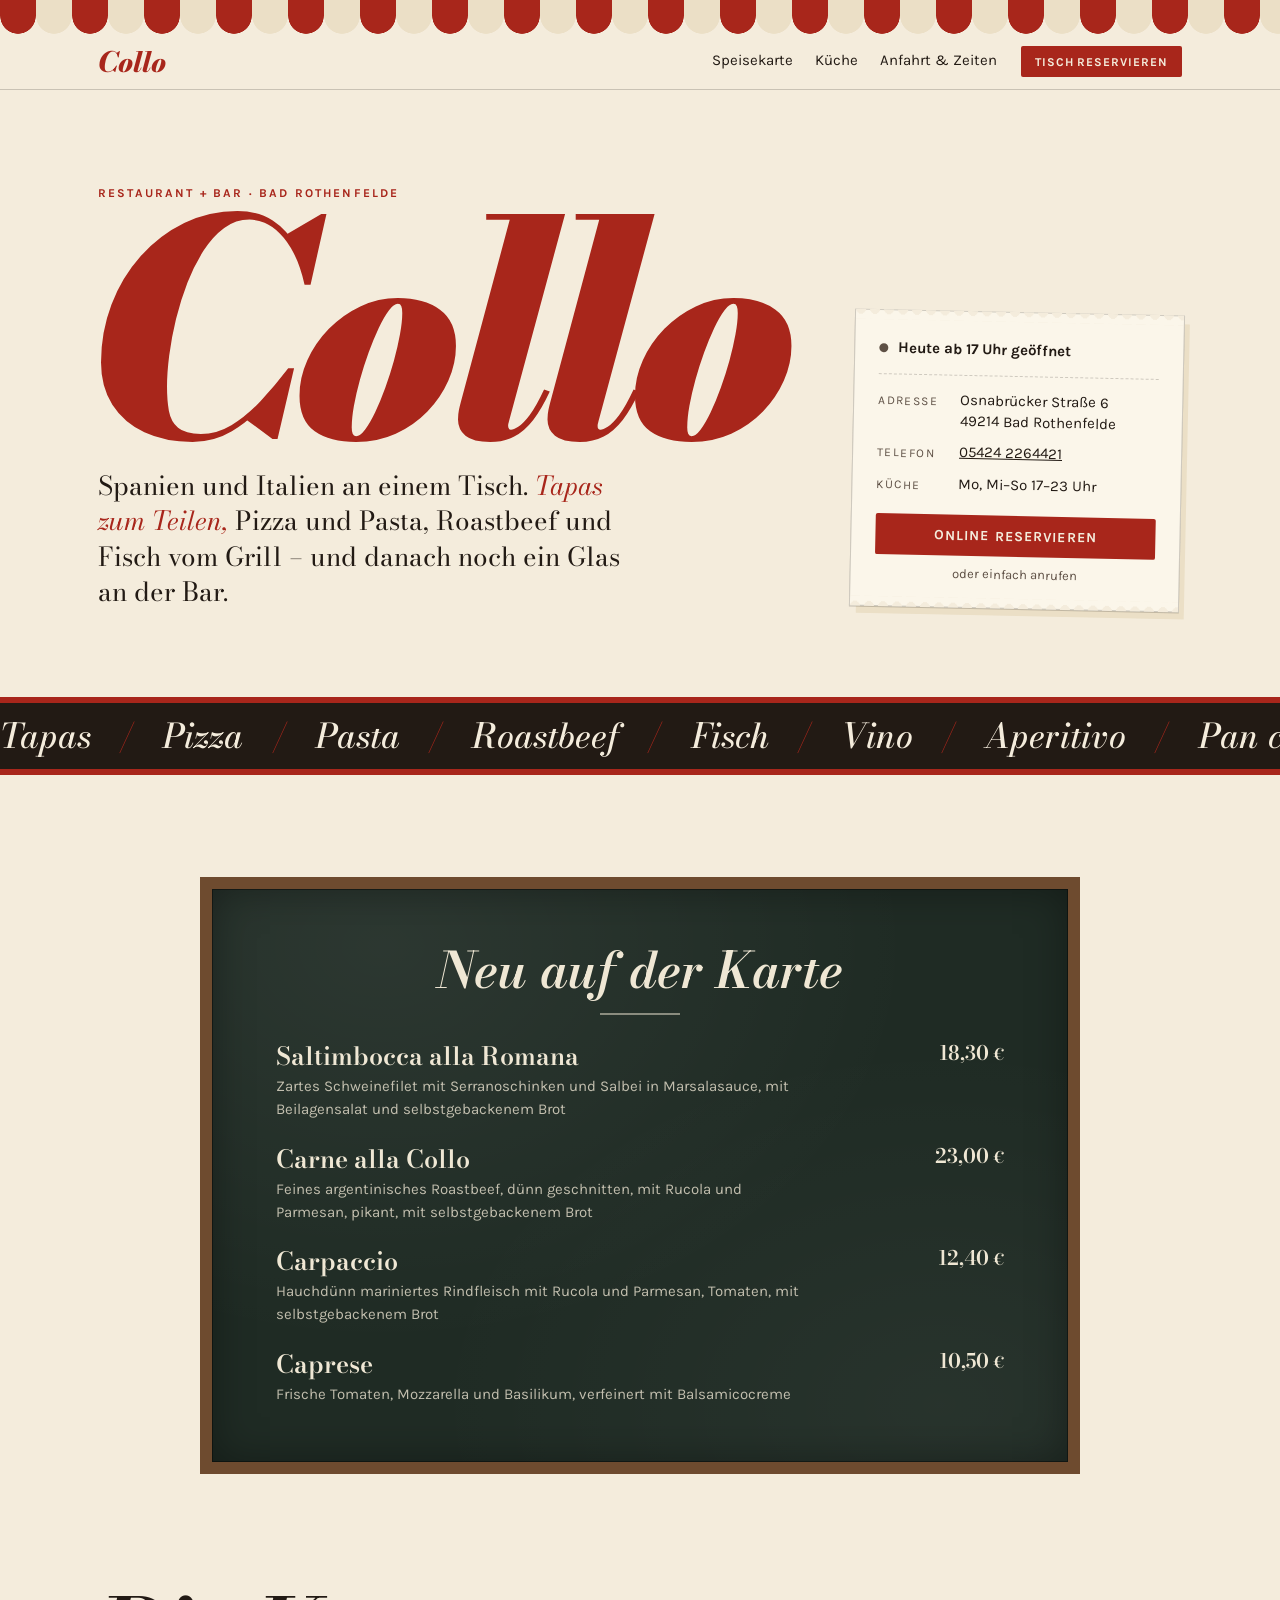
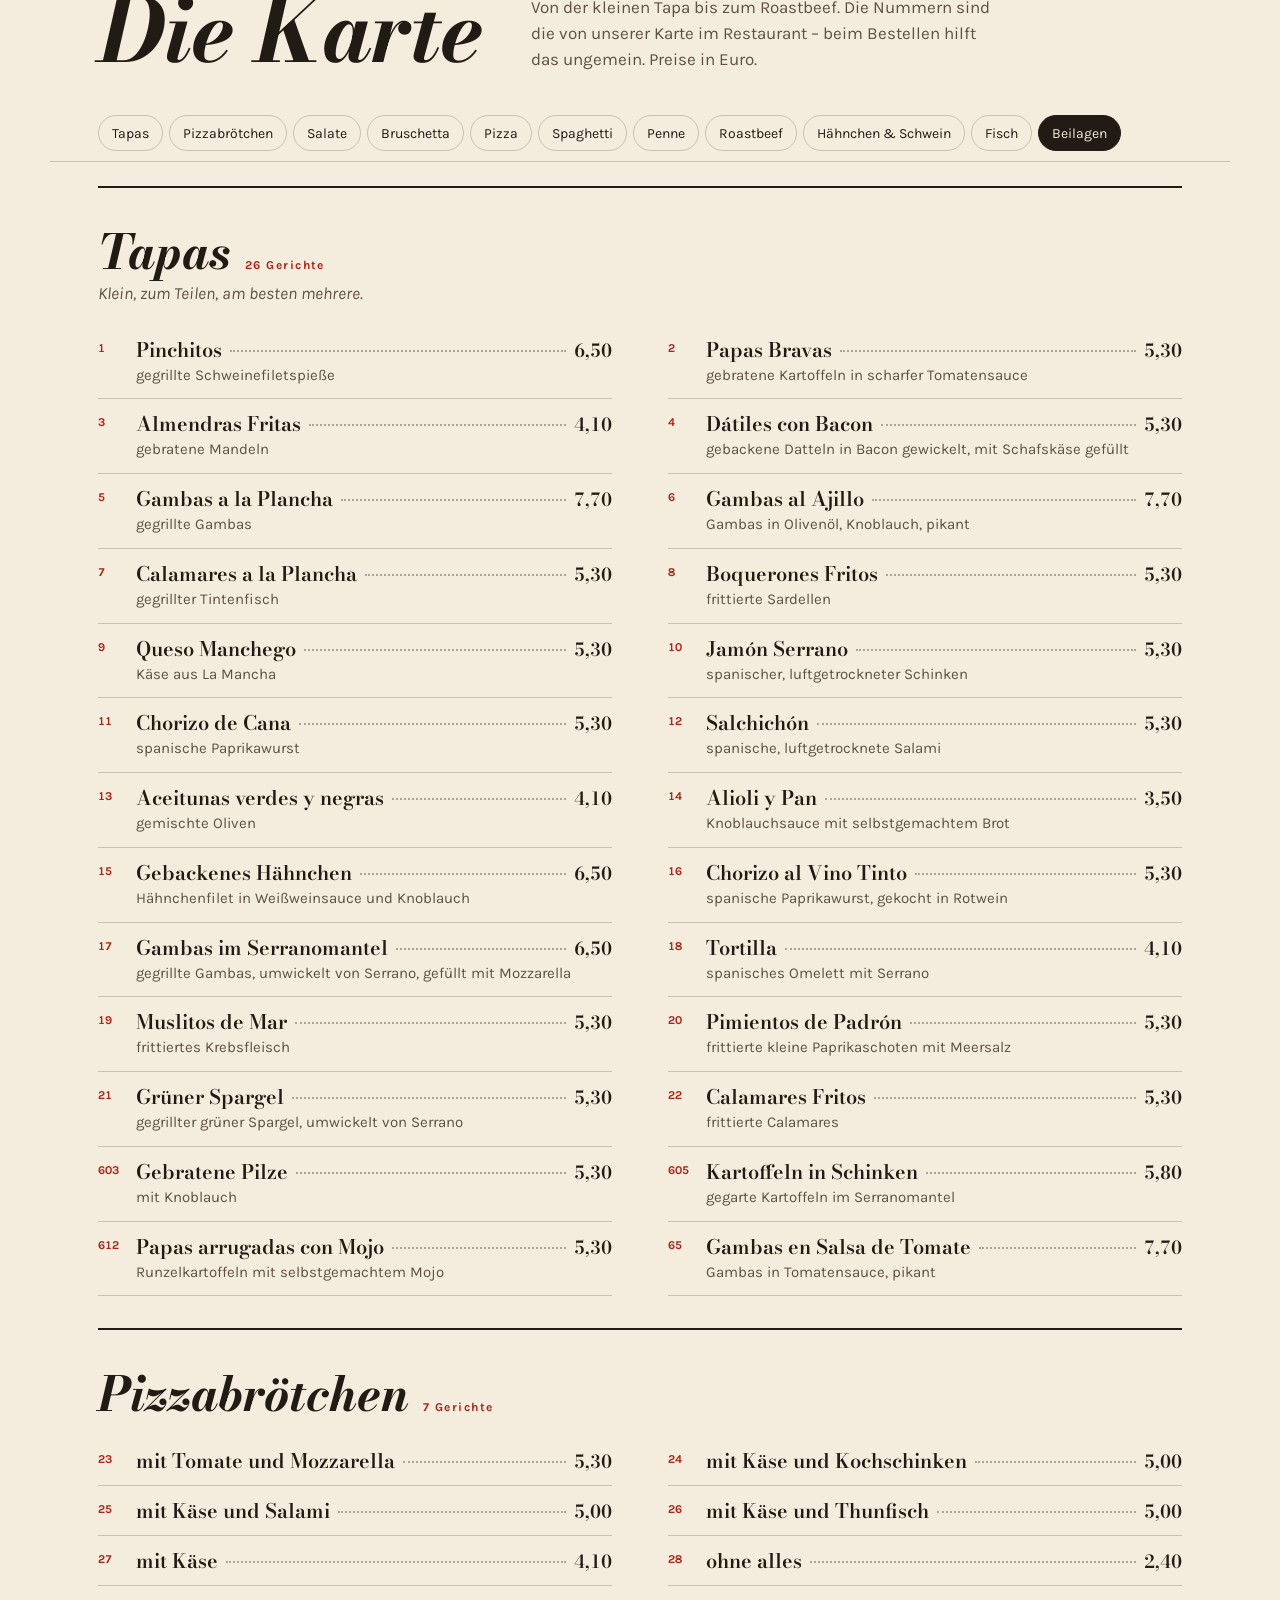
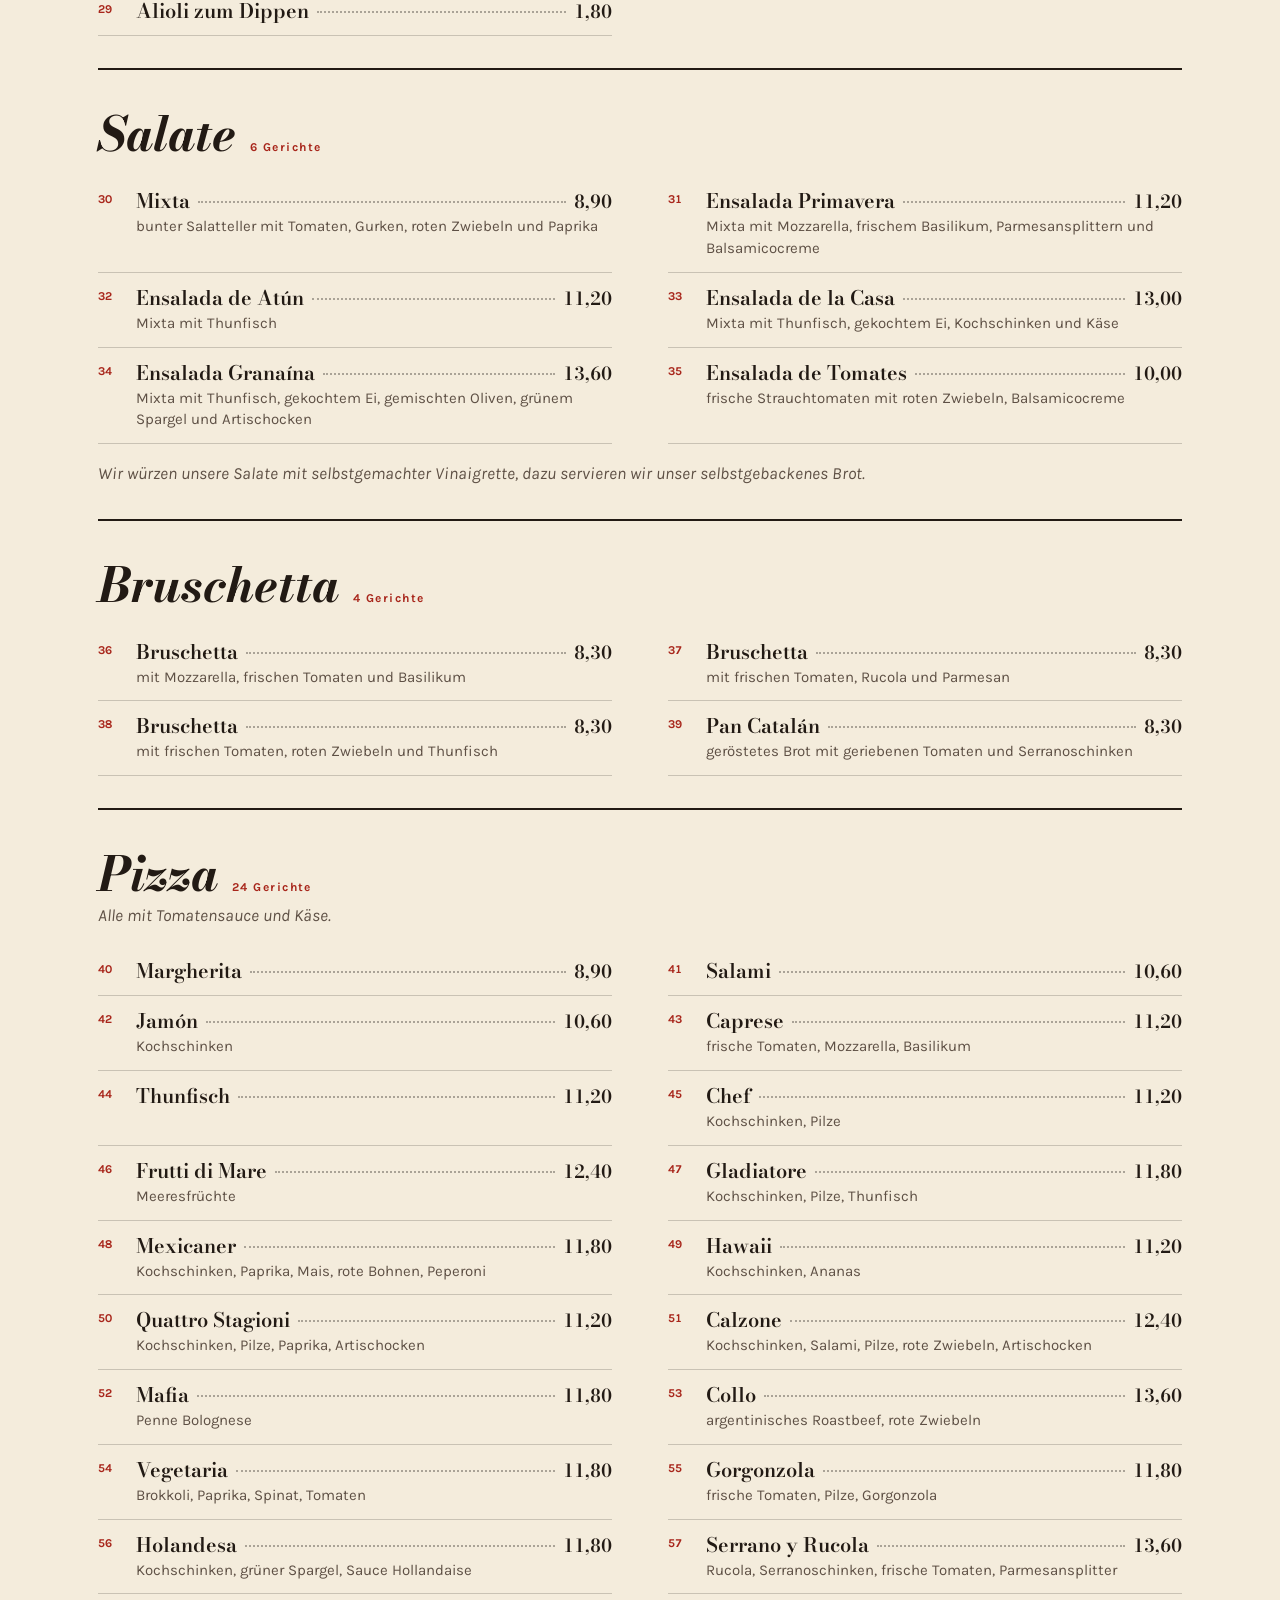
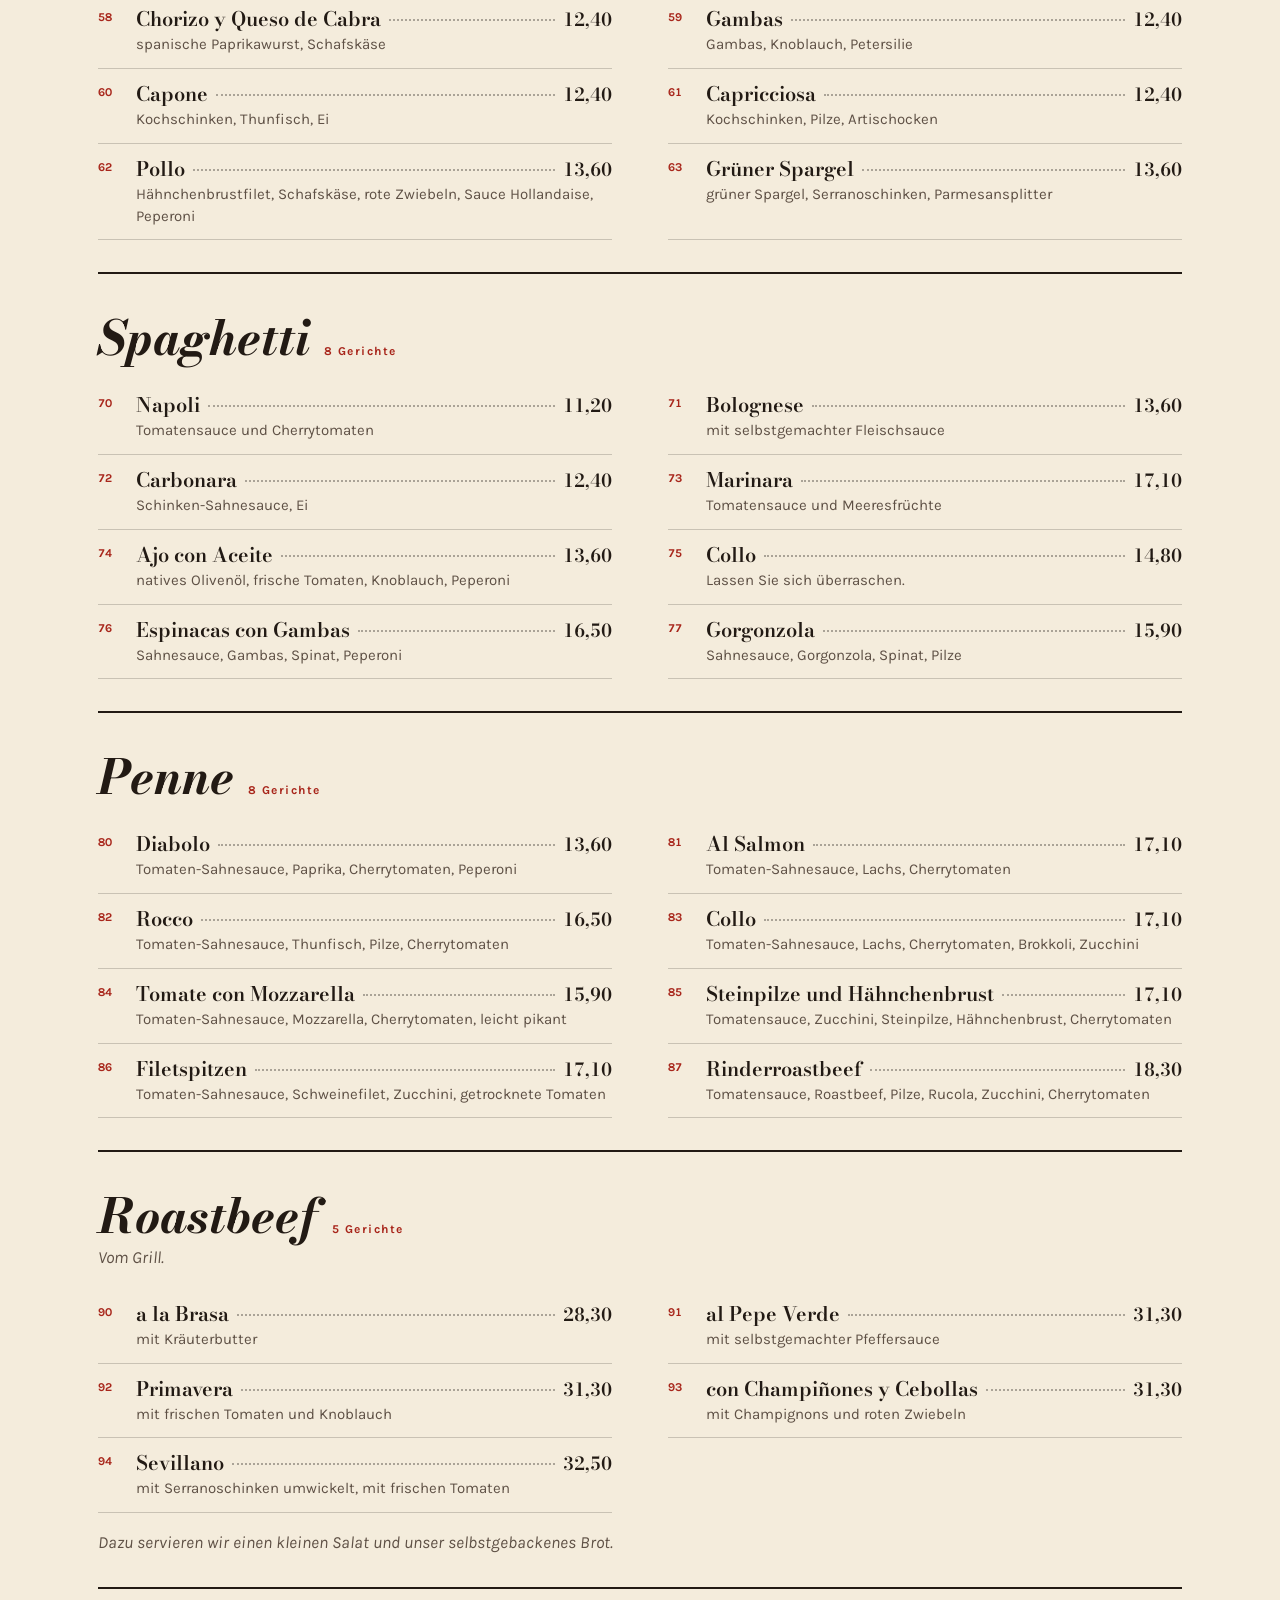
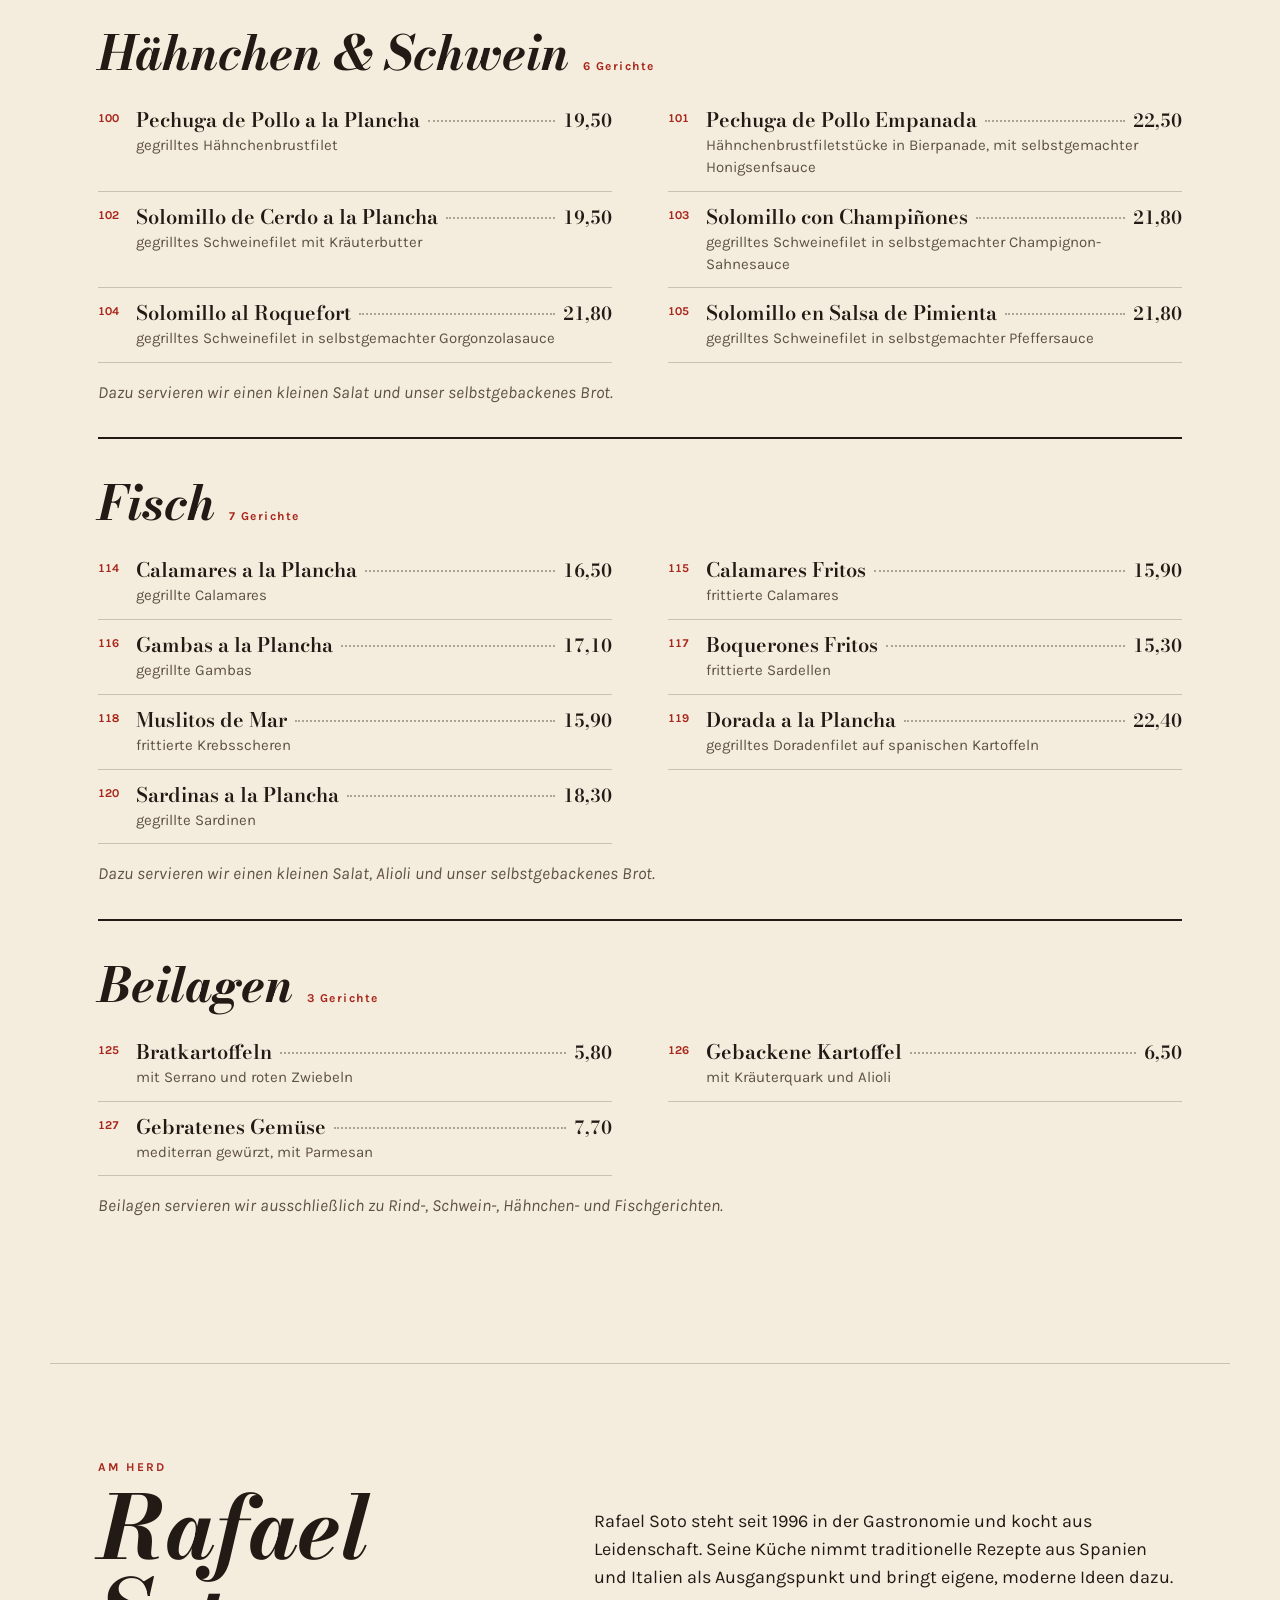
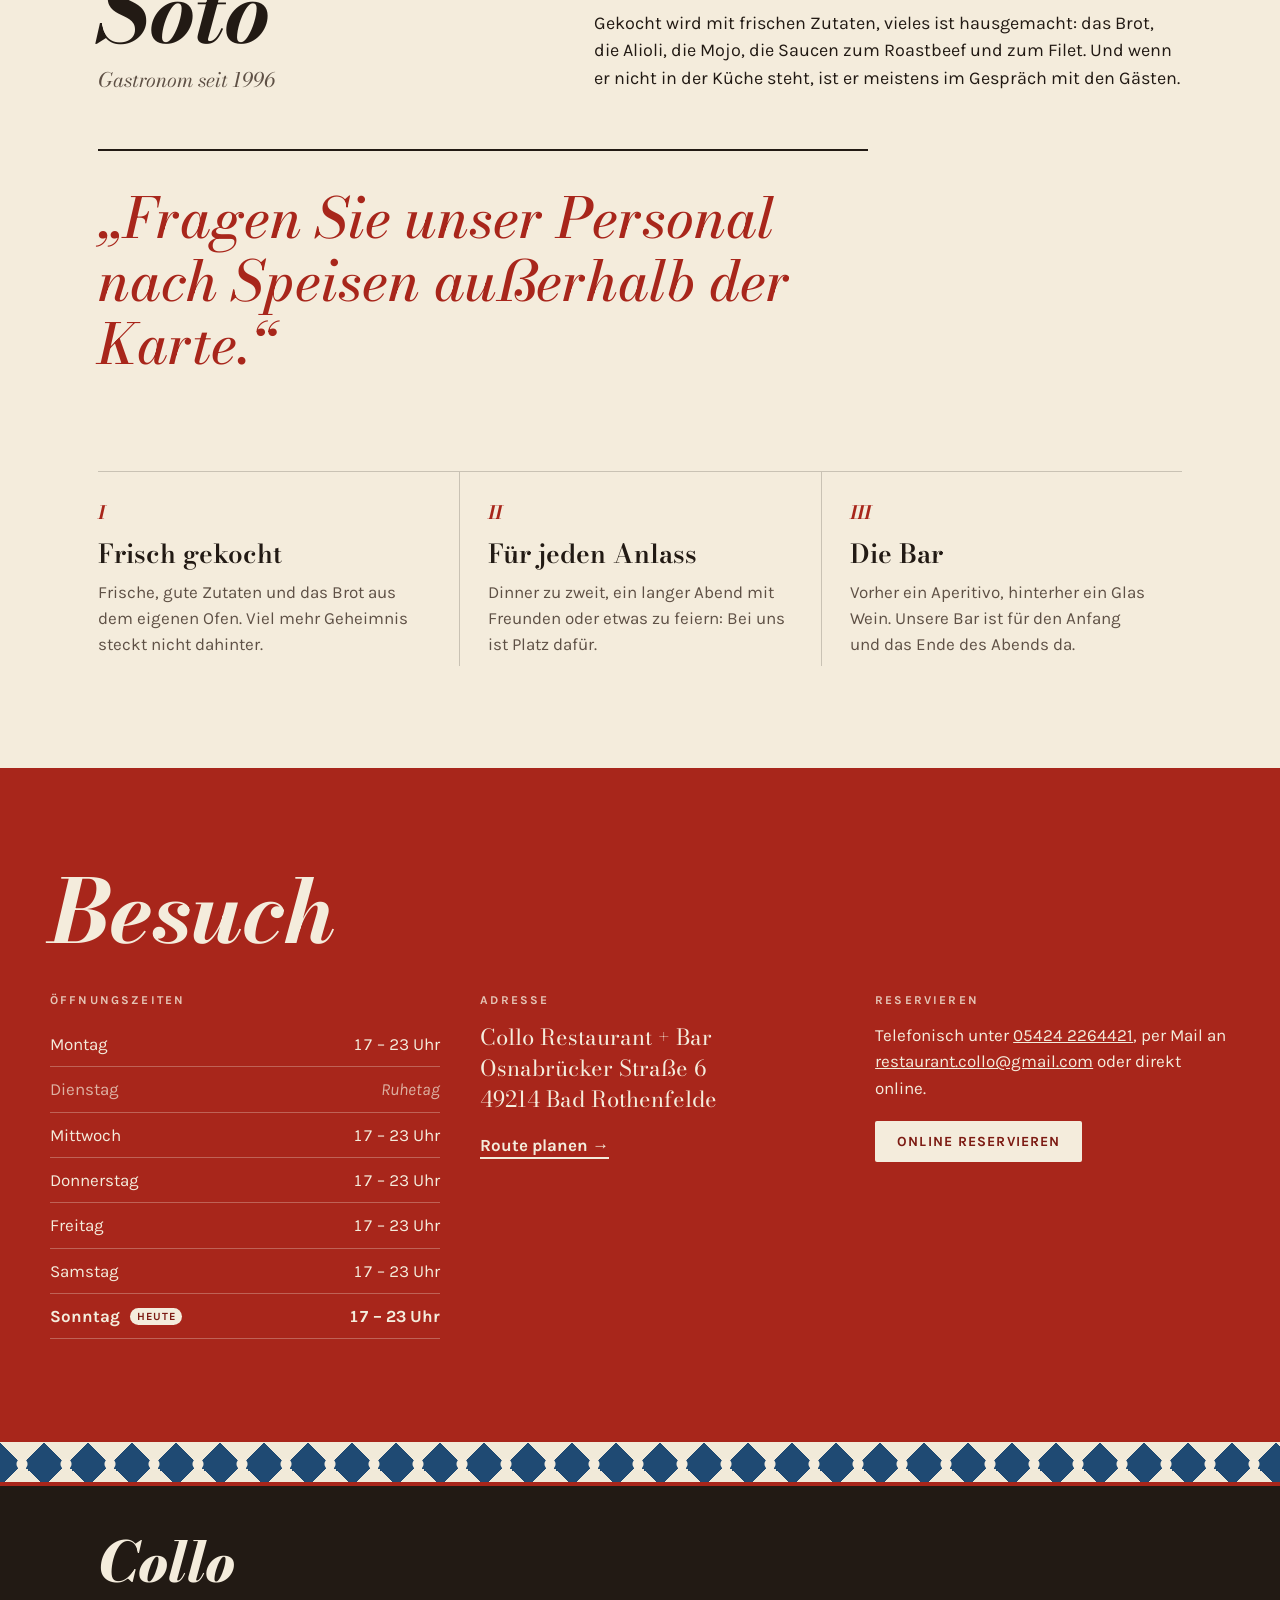
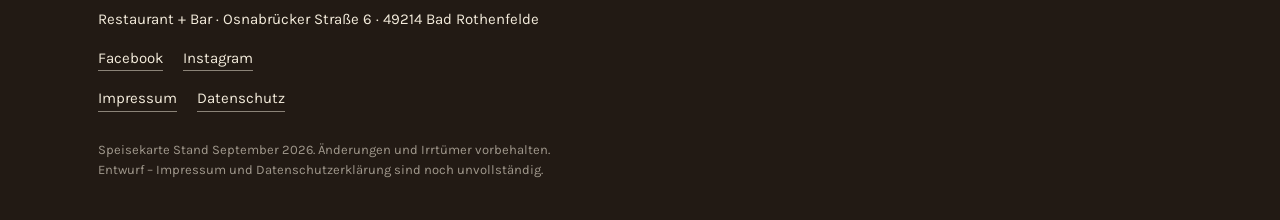
==== commit e6131c95: "Impressum und Datenschutzerklärung als Entwurf Neue Seiten impressum.html und datenschutz.html im St" ====
--- a/index.html
+++ b/index.html
@@ -376,8 +376,12 @@
       <a href="https://www.facebook.com/Collo.de/" target="_blank" rel="noopener">Facebook</a>
       <a href="https://www.instagram.com/collo_restaurant_bar/" target="_blank" rel="noopener">Instagram</a>
     </p>
+    <p class="foot__social">
+      <a href="impressum.html">Impressum</a>
+      <a href="datenschutz.html">Datenschutz</a>
+    </p>
     <p class="foot__small">Speisekarte Stand September 2026. Änderungen und Irrtümer vorbehalten.<br>
-    Entwurf &ndash; Impressum und Datenschutzerklärung werden ergänzt.</p>
+    Entwurf &ndash; Impressum und Datenschutzerklärung sind noch unvollständig.</p>
   </div>
 </footer>
 
--- a/style.css
+++ b/style.css
@@ -484,3 +484,34 @@
 .foot__social { display: flex; gap: 20px; margin-top: 6px; }
 .foot__social a { text-decoration: none; border-bottom: 1px solid rgba(244,236,220,.5); }
 .foot__small { margin-top: 18px; font-size: 13px; opacity: .6; }
+
+/* ---------- Rechtliches (Impressum, Datenschutz) ---------- */
+
+.legal {
+  max-width: 760px;
+  margin: 0 auto;
+  padding: clamp(40px, 7vw, 88px) var(--gutter) clamp(56px, 8vw, 104px);
+}
+.legal .section-title { margin: 12px 0 28px; }
+.legal__stand { color: var(--ink-soft); margin-bottom: 32px; }
+.legal h2 {
+  margin: 44px 0 12px;
+  padding-top: 20px;
+  border-top: 1px solid var(--line);
+  font: italic 700 28px/1.15 var(--serif);
+}
+.legal h3 { margin: 24px 0 8px; font: 600 20px/1.3 var(--serif); }
+.legal p, .legal ul, .legal address { margin: 0 0 14px; max-width: 64ch; }
+.legal address { font-style: normal; }
+.legal ul { padding-left: 1.2em; }
+.legal li { margin-bottom: 6px; }
+.legal a { text-underline-offset: 2px; }
+.todo {
+  display: inline-block;
+  padding: 1px 8px;
+  background: #f6d9a6;
+  border: 1px dashed #b07a1e;
+  border-radius: 3px;
+  font-size: 15px;
+}
+.back { display: inline-block; margin-top: 40px; font-weight: 700; text-decoration: none; border-bottom: 2px solid; }
